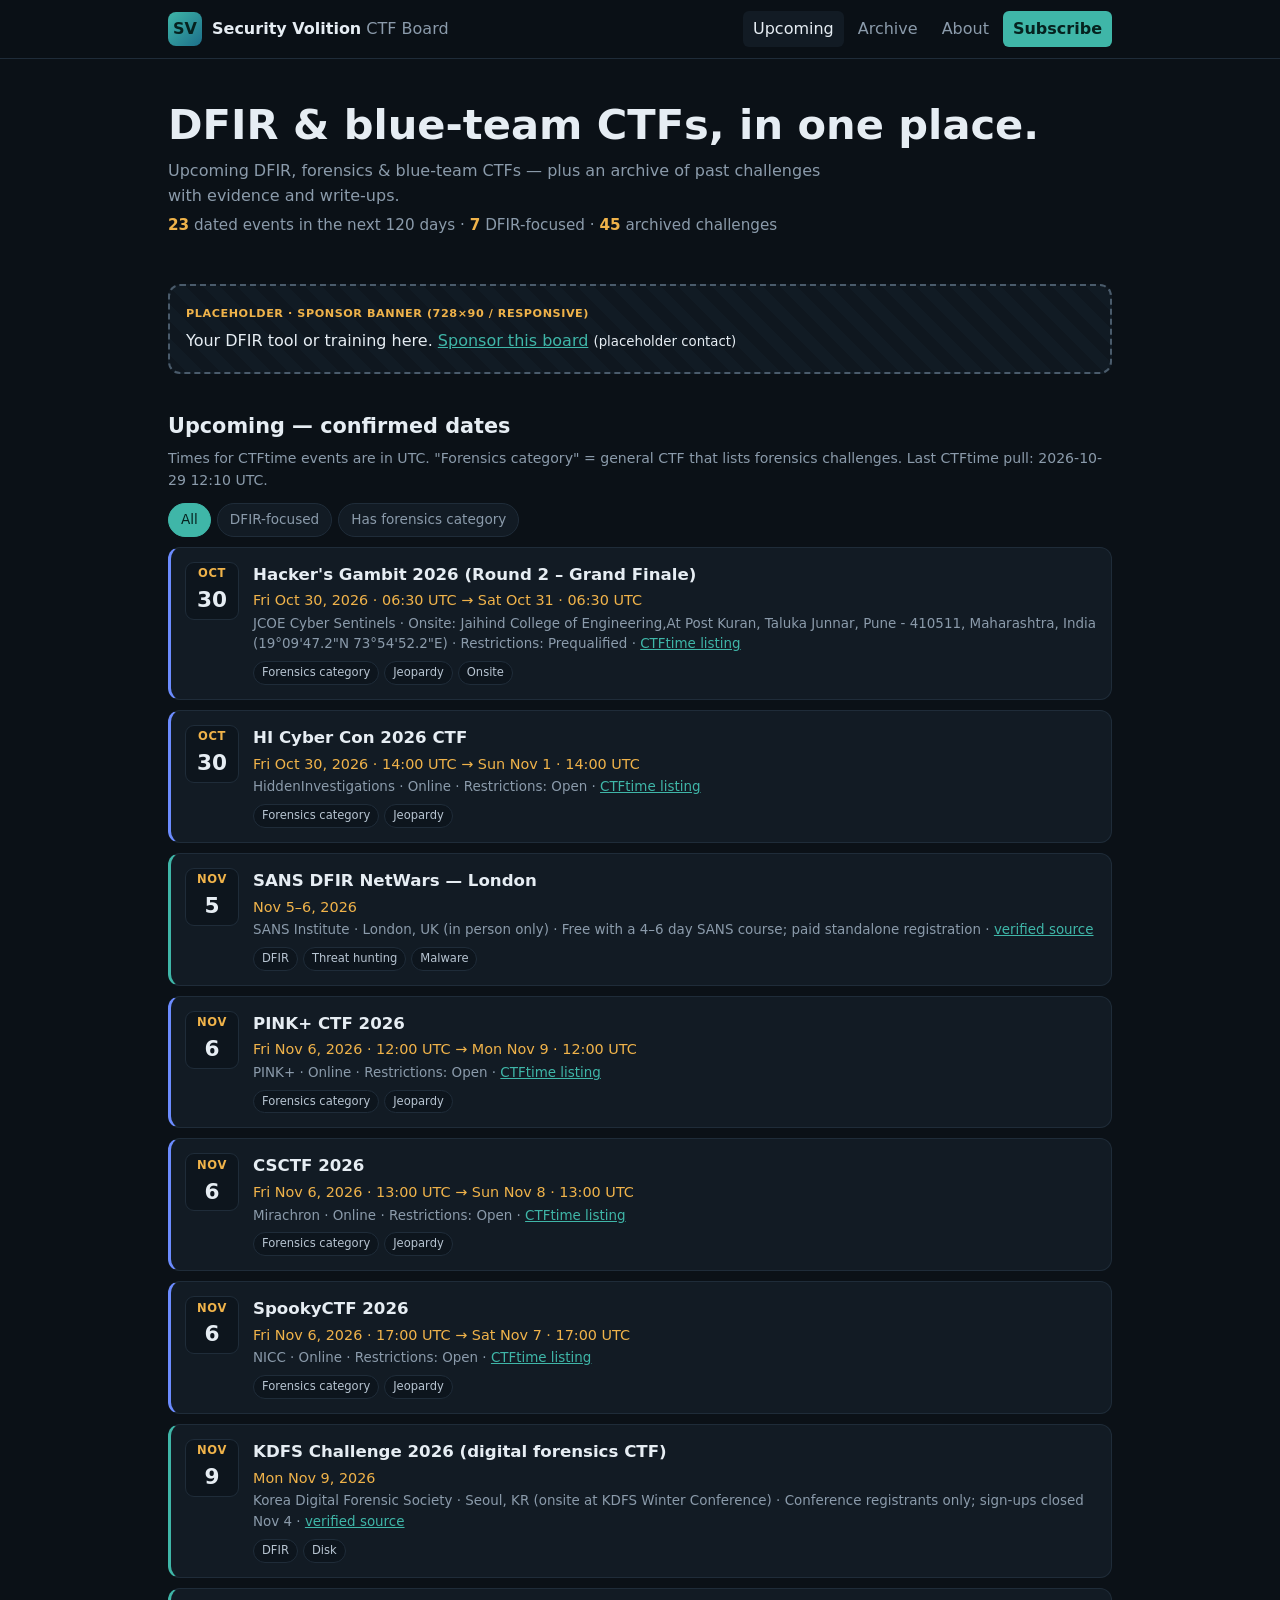
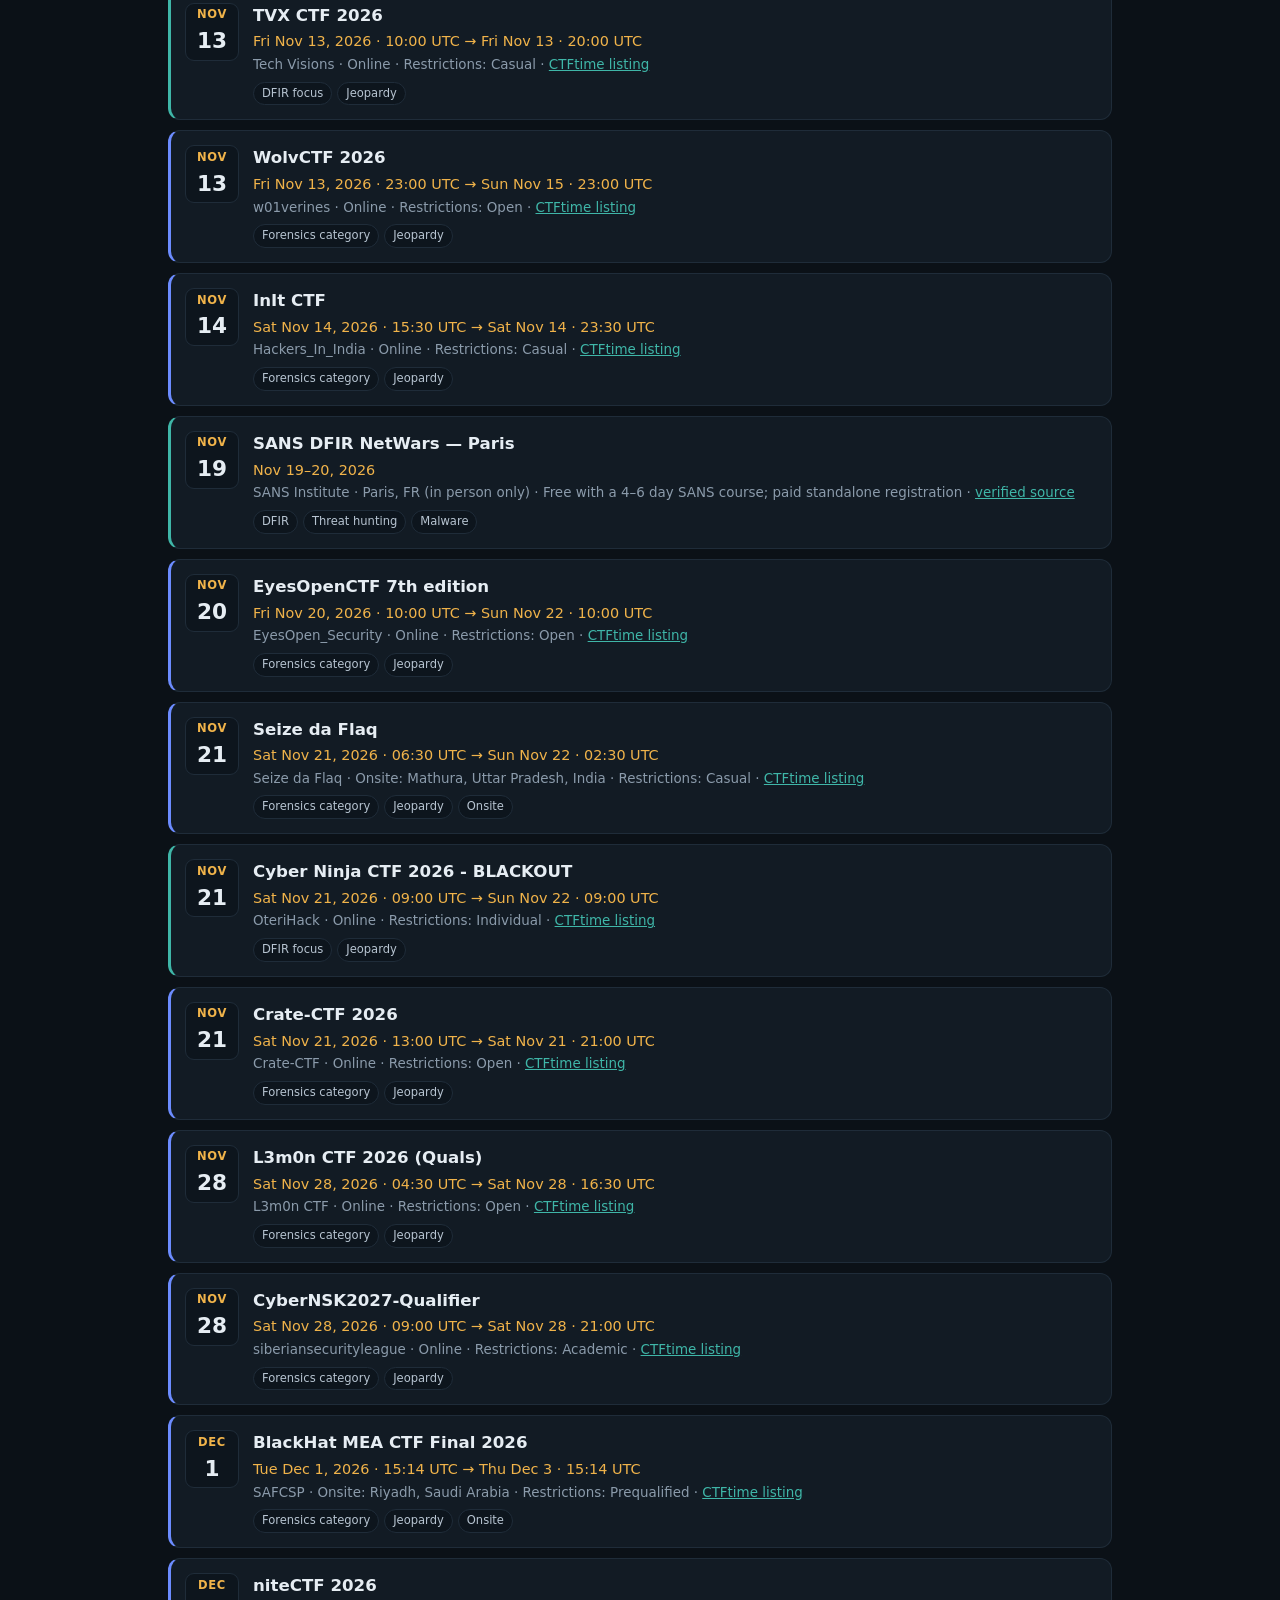
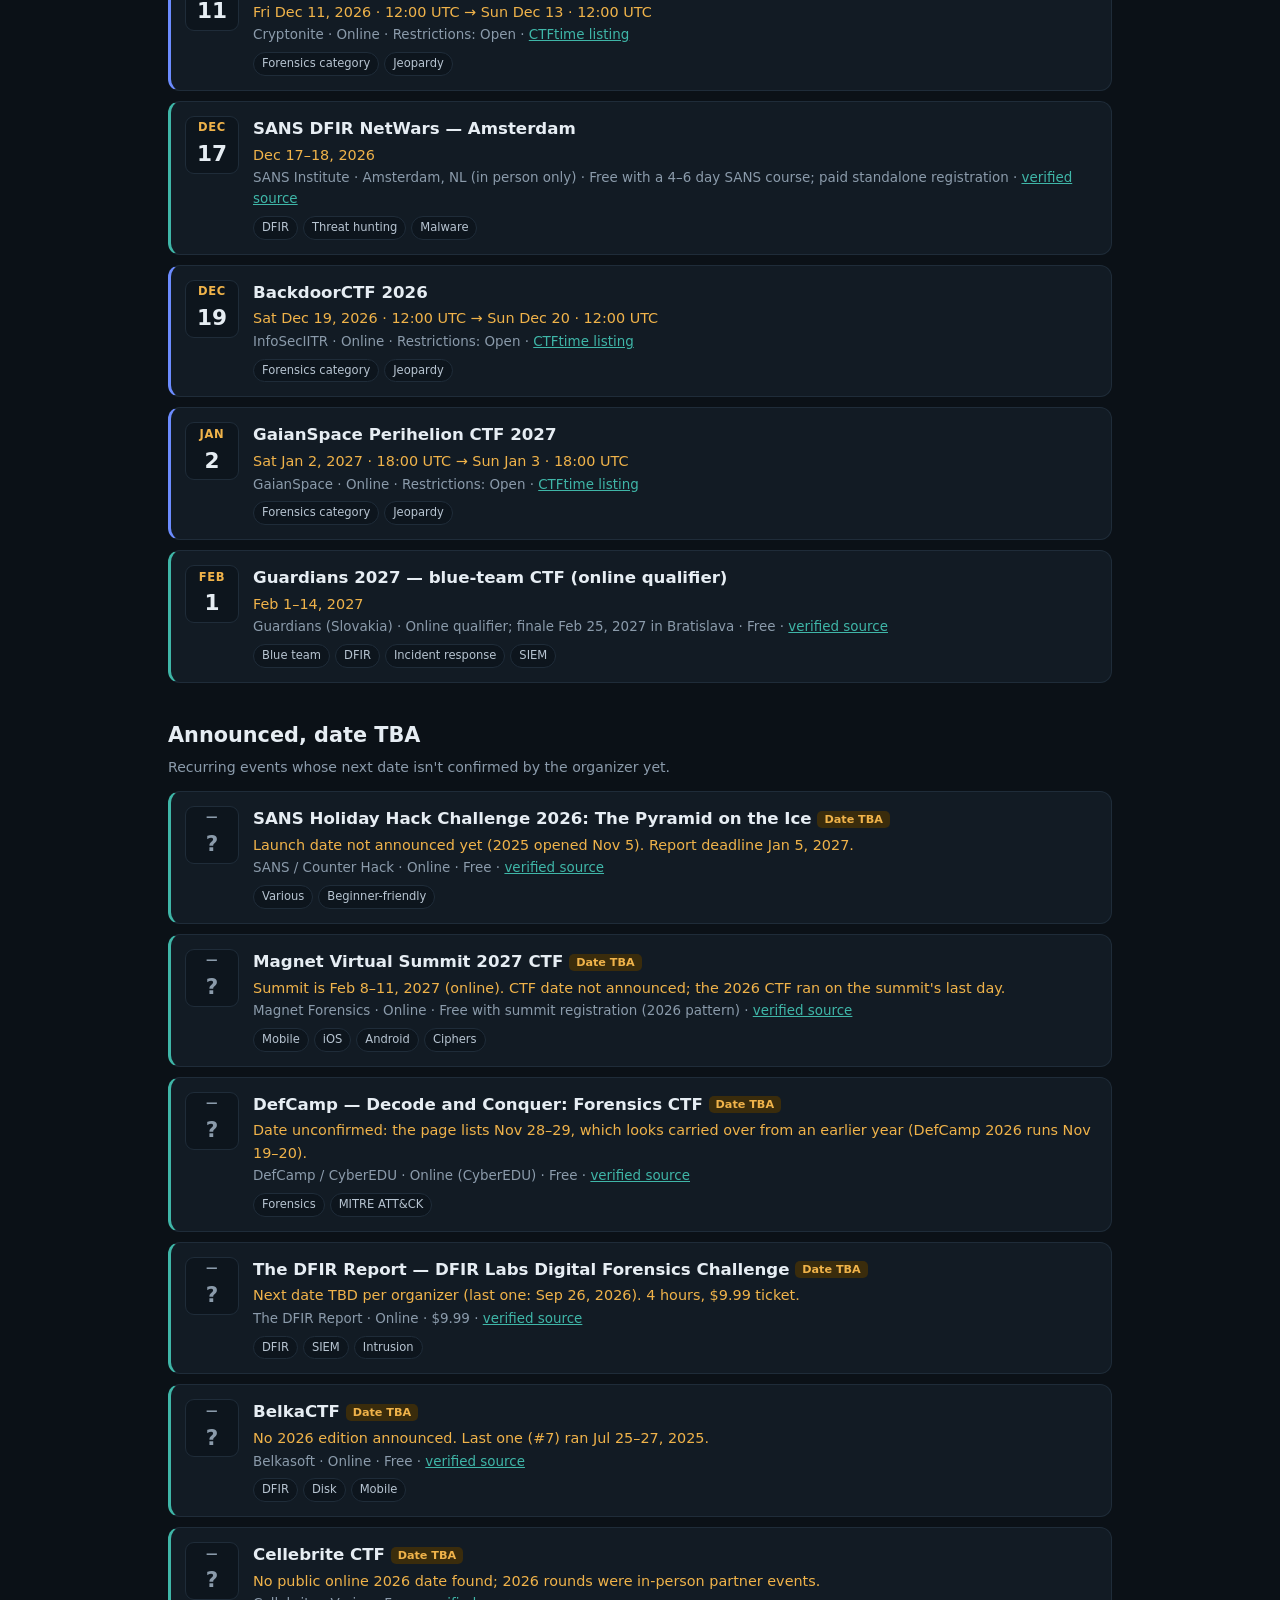
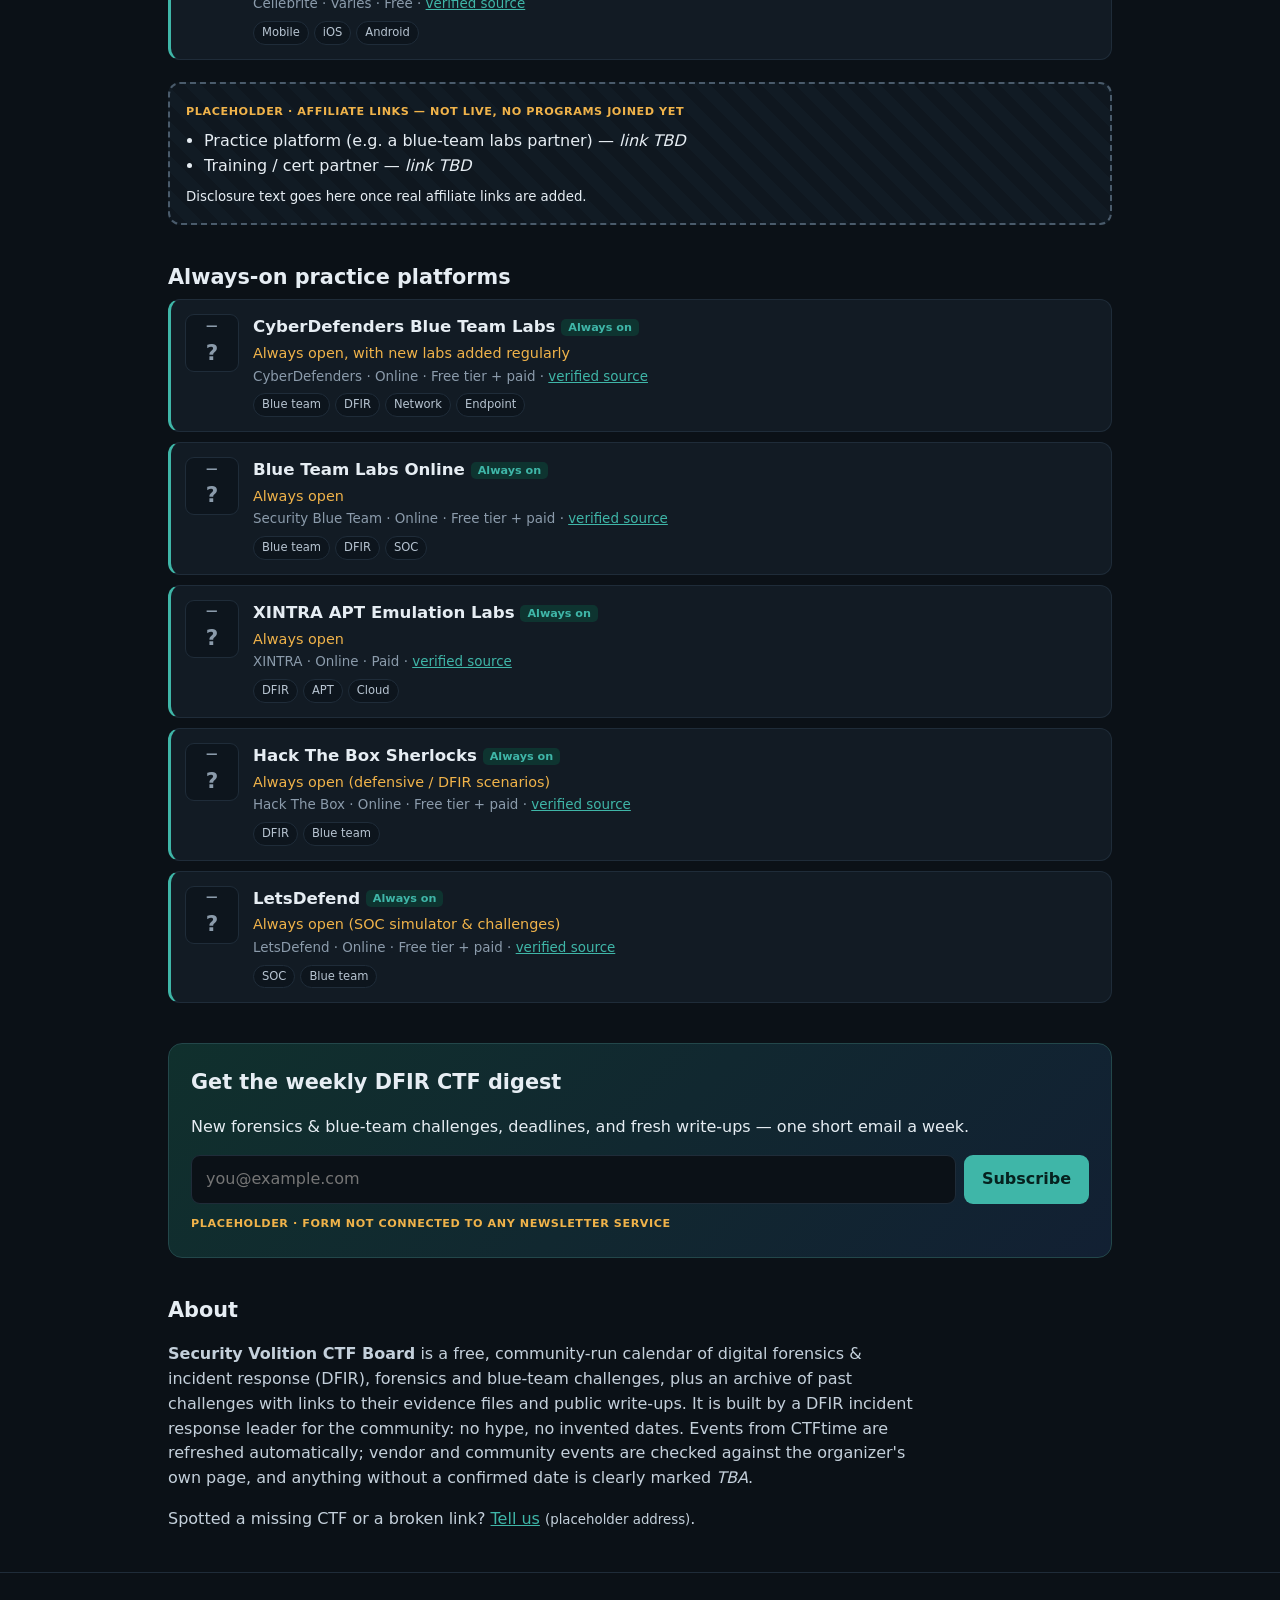
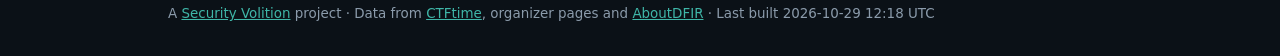
==== public/index.html @ 13f7da10 "Initial DFIR CTF & Challenge Board (Security Volition)" ====
<!doctype html><html lang="en"><head>
<meta charset="utf-8"><meta name="viewport" content="width=device-width,initial-scale=1">
<title>Security Volition CTF Board — Upcoming DFIR &amp; forensics CTFs</title>
<meta name="description" content="Upcoming DFIR, forensics &amp; blue-team CTFs — plus an archive of past challenges with evidence and write-ups.">
<link rel="canonical" href="https://ctf.securityvolition.com/">
<meta property="og:title" content="Security Volition CTF Board — Upcoming DFIR &amp; forensics CTFs"><meta property="og:description" content="Upcoming DFIR, forensics &amp; blue-team CTFs — plus an archive of past challenges with evidence and write-ups.">
<meta property="og:url" content="https://ctf.securityvolition.com/"><meta property="og:type" content="website"><meta property="og:site_name" content="Security Volition CTF Board">
<meta name="twitter:card" content="summary">
<link rel="stylesheet" href="style.css">
</head><body>
<header class="top"><div class="wrap">
  <a class="logo" href="index.html"><span class="mark">SV</span><span><b>Security Volition</b> <span class="sub">CTF Board</span></span></a>
  <nav><a href="index.html" aria-current=page>Upcoming</a><a href="archive.html">Archive</a><a href="about.html">About</a><a class="cta" href="#newsletter">Subscribe</a></nav>
</div></header>
<main class="wrap"><section class="hero"><h1>DFIR &amp; blue-team CTFs, in one place.</h1><p>Upcoming DFIR, forensics &amp; blue-team CTFs — plus an archive of past challenges with evidence and write-ups.</p>
<p class="stats"><b>23</b> dated events in the next 120 days · <b>7</b> DFIR-focused · <b>45</b> archived challenges</p></section><aside class="sponsor placeholder" aria-label="Sponsor slot">
  <span class="ph-label">PLACEHOLDER · Sponsor banner (728×90 / responsive)</span>
  <p>Your DFIR tool or training here. <a href="mailto:sponsor@securityvolition.com">Sponsor this board</a> <small>(placeholder contact)</small></p>
</aside><h2 id="dated">Upcoming — confirmed dates</h2>
<p class="note">Times for CTFtime events are in UTC. "Forensics category" = general CTF that lists forensics challenges. Last CTFtime pull: 2026-10-29 12:10 UTC.</p><div class="filters" role="group" aria-label="Filter"><button data-f="all" class="on">All</button><button data-f="dfir">DFIR-focused</button><button data-f="forensics">Has forensics category</button></div>
<script>document.querySelectorAll('.filters button').forEach(b=>b.onclick=()=>{document.querySelectorAll('.filters button').forEach(x=>x.classList.toggle('on',x===b));document.querySelectorAll('#dated .card').forEach(c=>c.hidden=!(b.dataset.f==='all'||c.dataset.level===b.dataset.f));});</script>
<div class="list" id="dated"><article class="card forensics" data-level="forensics">
  <div class="cal"><b>Oct</b><span>30</span></div>
  <div class="body">
    <h3><a href="https://unstop.com/p/hackers-gambit-2026-jaihind-college-of-engineering-kuran-1723293" rel="noopener">Hacker&#x27;s Gambit 2026 (Round 2 – Grand Finale)</a> </h3>
    <p class="when">Fri Oct 30, 2026 · 06:30 UTC → Sat Oct 31 · 06:30 UTC</p>
    <p class="meta">JCOE Cyber Sentinels · Onsite: Jaihind College of Engineering,At Post Kuran, Taluka Junnar, Pune - 410511, Maharashtra, India  (19°09&#x27;47.2&quot;N 73°54&#x27;52.2&quot;E) · Restrictions: Prequalified · <a href="https://ctftime.org/event/3381/" rel="noopener">CTFtime listing</a></p>
    <div class="tags"><span class="tag">Forensics category</span><span class="tag">Jeopardy</span><span class="tag">Onsite</span></div>
  </div>
</article><article class="card forensics" data-level="forensics">
  <div class="cal"><b>Oct</b><span>30</span></div>
  <div class="body">
    <h3><a href="https://ctf.hiddeninvestigations.net/" rel="noopener">HI Cyber Con 2026 CTF</a> </h3>
    <p class="when">Fri Oct 30, 2026 · 14:00 UTC → Sun Nov 1 · 14:00 UTC</p>
    <p class="meta">HiddenInvestigations · Online · Restrictions: Open · <a href="https://ctftime.org/event/3460/" rel="noopener">CTFtime listing</a></p>
    <div class="tags"><span class="tag">Forensics category</span><span class="tag">Jeopardy</span></div>
  </div>
</article><article class="card dfir" data-level="dfir">
  <div class="cal"><b>Nov</b><span>5</span></div>
  <div class="body">
    <h3><a href="https://www.sans.org/cyber-ranges/upcoming-netwars-tournament" rel="noopener">SANS DFIR NetWars — London</a> </h3>
    <p class="when">Nov 5–6, 2026</p>
    <p class="meta">SANS Institute · London, UK (in person only) · Free with a 4–6 day SANS course; paid standalone registration · <a href="https://www.sans.org/cyber-security-training-events/london-november-2026" rel="noopener">verified source</a></p>
    <div class="tags"><span class="tag">DFIR</span><span class="tag">Threat hunting</span><span class="tag">Malware</span></div>
  </div>
</article><article class="card forensics" data-level="forensics">
  <div class="cal"><b>Nov</b><span>6</span></div>
  <div class="body">
    <h3><a href="https://ctf.pink.bayern/" rel="noopener">PINK+ CTF 2026</a> </h3>
    <p class="when">Fri Nov 6, 2026 · 12:00 UTC → Mon Nov 9 · 12:00 UTC</p>
    <p class="meta">PINK+ · Online · Restrictions: Open · <a href="https://ctftime.org/event/3331/" rel="noopener">CTFtime listing</a></p>
    <div class="tags"><span class="tag">Forensics category</span><span class="tag">Jeopardy</span></div>
  </div>
</article><article class="card forensics" data-level="forensics">
  <div class="cal"><b>Nov</b><span>6</span></div>
  <div class="body">
    <h3><a href="https://2026.chronos-security.ro/" rel="noopener">CSCTF 2026</a> </h3>
    <p class="when">Fri Nov 6, 2026 · 13:00 UTC → Sun Nov 8 · 13:00 UTC</p>
    <p class="meta">Mirachron · Online · Restrictions: Open · <a href="https://ctftime.org/event/3333/" rel="noopener">CTFtime listing</a></p>
    <div class="tags"><span class="tag">Forensics category</span><span class="tag">Jeopardy</span></div>
  </div>
</article><article class="card forensics" data-level="forensics">
  <div class="cal"><b>Nov</b><span>6</span></div>
  <div class="body">
    <h3><a href="https://spooky.ctfd.io/" rel="noopener">SpookyCTF 2026</a> </h3>
    <p class="when">Fri Nov 6, 2026 · 17:00 UTC → Sat Nov 7 · 17:00 UTC</p>
    <p class="meta">NICC · Online · Restrictions: Open · <a href="https://ctftime.org/event/3339/" rel="noopener">CTFtime listing</a></p>
    <div class="tags"><span class="tag">Forensics category</span><span class="tag">Jeopardy</span></div>
  </div>
</article><article class="card dfir" data-level="dfir">
  <div class="cal"><b>Nov</b><span>9</span></div>
  <div class="body">
    <h3><a href="https://www.k-dfs.co.kr/notice/?bmode=view&amp;idx=175126219" rel="noopener">KDFS Challenge 2026 (digital forensics CTF)</a> </h3>
    <p class="when">Mon Nov 9, 2026</p>
    <p class="meta">Korea Digital Forensic Society · Seoul, KR (onsite at KDFS Winter Conference) · Conference registrants only; sign-ups closed Nov 4 · <a href="https://www.k-dfs.co.kr/notice/?bmode=view&amp;idx=175126219" rel="noopener">verified source</a></p>
    <div class="tags"><span class="tag">DFIR</span><span class="tag">Disk</span></div>
  </div>
</article><article class="card dfir" data-level="dfir">
  <div class="cal"><b>Nov</b><span>13</span></div>
  <div class="body">
    <h3><a href="https://ctf-techvisions.com/" rel="noopener">TVX CTF 2026</a> </h3>
    <p class="when">Fri Nov 13, 2026 · 10:00 UTC → Fri Nov 13 · 20:00 UTC</p>
    <p class="meta">Tech Visions · Online · Restrictions: Casual · <a href="https://ctftime.org/event/3486/" rel="noopener">CTFtime listing</a></p>
    <div class="tags"><span class="tag">DFIR focus</span><span class="tag">Jeopardy</span></div>
  </div>
</article><article class="card forensics" data-level="forensics">
  <div class="cal"><b>Nov</b><span>13</span></div>
  <div class="body">
    <h3><a href="https://wolvctf.io/" rel="noopener">WolvCTF 2026</a> </h3>
    <p class="when">Fri Nov 13, 2026 · 23:00 UTC → Sun Nov 15 · 23:00 UTC</p>
    <p class="meta">w01verines · Online · Restrictions: Open · <a href="https://ctftime.org/event/3049/" rel="noopener">CTFtime listing</a></p>
    <div class="tags"><span class="tag">Forensics category</span><span class="tag">Jeopardy</span></div>
  </div>
</article><article class="card forensics" data-level="forensics">
  <div class="cal"><b>Nov</b><span>14</span></div>
  <div class="body">
    <h3><a href="https://hackersinindia.com/init-ctf" rel="noopener">InIt CTF</a> </h3>
    <p class="when">Sat Nov 14, 2026 · 15:30 UTC → Sat Nov 14 · 23:30 UTC</p>
    <p class="meta">Hackers_In_India · Online · Restrictions: Casual · <a href="https://ctftime.org/event/3467/" rel="noopener">CTFtime listing</a></p>
    <div class="tags"><span class="tag">Forensics category</span><span class="tag">Jeopardy</span></div>
  </div>
</article><article class="card dfir" data-level="dfir">
  <div class="cal"><b>Nov</b><span>19</span></div>
  <div class="body">
    <h3><a href="https://www.sans.org/cyber-ranges/upcoming-netwars-tournament" rel="noopener">SANS DFIR NetWars — Paris</a> </h3>
    <p class="when">Nov 19–20, 2026</p>
    <p class="meta">SANS Institute · Paris, FR (in person only) · Free with a 4–6 day SANS course; paid standalone registration · <a href="https://www.sans.org/cyber-security-training-events/paris-november-2026" rel="noopener">verified source</a></p>
    <div class="tags"><span class="tag">DFIR</span><span class="tag">Threat hunting</span><span class="tag">Malware</span></div>
  </div>
</article><article class="card forensics" data-level="forensics">
  <div class="cal"><b>Nov</b><span>20</span></div>
  <div class="body">
    <h3><a href="https://eyesopensecurity.com/ctf-briefing.html" rel="noopener">EyesOpenCTF 7th edition</a> </h3>
    <p class="when">Fri Nov 20, 2026 · 10:00 UTC → Sun Nov 22 · 10:00 UTC</p>
    <p class="meta">EyesOpen_Security · Online · Restrictions: Open · <a href="https://ctftime.org/event/3419/" rel="noopener">CTFtime listing</a></p>
    <div class="tags"><span class="tag">Forensics category</span><span class="tag">Jeopardy</span></div>
  </div>
</article><article class="card forensics" data-level="forensics">
  <div class="cal"><b>Nov</b><span>21</span></div>
  <div class="body">
    <h3><a href="https://seizedaflaq.cyberonites.com/" rel="noopener">Seize da Flaq</a> </h3>
    <p class="when">Sat Nov 21, 2026 · 06:30 UTC → Sun Nov 22 · 02:30 UTC</p>
    <p class="meta">Seize da Flaq · Onsite: Mathura, Uttar Pradesh, India · Restrictions: Casual · <a href="https://ctftime.org/event/3408/" rel="noopener">CTFtime listing</a></p>
    <div class="tags"><span class="tag">Forensics category</span><span class="tag">Jeopardy</span><span class="tag">Onsite</span></div>
  </div>
</article><article class="card dfir" data-level="dfir">
  <div class="cal"><b>Nov</b><span>21</span></div>
  <div class="body">
    <h3><a href="https://www.cyber-ninja-ctf.fr/" rel="noopener">Cyber Ninja CTF 2026 - BLACKOUT</a> </h3>
    <p class="when">Sat Nov 21, 2026 · 09:00 UTC → Sun Nov 22 · 09:00 UTC</p>
    <p class="meta">OteriHack · Online · Restrictions: Individual · <a href="https://ctftime.org/event/3490/" rel="noopener">CTFtime listing</a></p>
    <div class="tags"><span class="tag">DFIR focus</span><span class="tag">Jeopardy</span></div>
  </div>
</article><article class="card forensics" data-level="forensics">
  <div class="cal"><b>Nov</b><span>21</span></div>
  <div class="body">
    <h3><a href="https://foi.se/cratectf" rel="noopener">Crate-CTF 2026</a> </h3>
    <p class="when">Sat Nov 21, 2026 · 13:00 UTC → Sat Nov 21 · 21:00 UTC</p>
    <p class="meta">Crate-CTF · Online · Restrictions: Open · <a href="https://ctftime.org/event/3336/" rel="noopener">CTFtime listing</a></p>
    <div class="tags"><span class="tag">Forensics category</span><span class="tag">Jeopardy</span></div>
  </div>
</article><article class="card forensics" data-level="forensics">
  <div class="cal"><b>Nov</b><span>28</span></div>
  <div class="body">
    <h3><a href="https://l3m0nctf.xyz/" rel="noopener">L3m0n CTF 2026 (Quals)</a> </h3>
    <p class="when">Sat Nov 28, 2026 · 04:30 UTC → Sat Nov 28 · 16:30 UTC</p>
    <p class="meta">L3m0n CTF · Online · Restrictions: Open · <a href="https://ctftime.org/event/3485/" rel="noopener">CTFtime listing</a></p>
    <div class="tags"><span class="tag">Forensics category</span><span class="tag">Jeopardy</span></div>
  </div>
</article><article class="card forensics" data-level="forensics">
  <div class="cal"><b>Nov</b><span>28</span></div>
  <div class="body">
    <h3><a href="https://quals.sslctf.ru/" rel="noopener">CyberNSK2027-Qualifier</a> </h3>
    <p class="when">Sat Nov 28, 2026 · 09:00 UTC → Sat Nov 28 · 21:00 UTC</p>
    <p class="meta">siberiansecurityleague · Online · Restrictions: Academic · <a href="https://ctftime.org/event/3489/" rel="noopener">CTFtime listing</a></p>
    <div class="tags"><span class="tag">Forensics category</span><span class="tag">Jeopardy</span></div>
  </div>
</article><article class="card forensics" data-level="forensics">
  <div class="cal"><b>Dec</b><span>1</span></div>
  <div class="body">
    <h3><a href="https://blackhatmea.com/capture-the-flag" rel="noopener">BlackHat MEA CTF Final 2026</a> </h3>
    <p class="when">Tue Dec 1, 2026 · 15:14 UTC → Thu Dec 3 · 15:14 UTC</p>
    <p class="meta">SAFCSP · Onsite: Riyadh, Saudi Arabia · Restrictions: Prequalified · <a href="https://ctftime.org/event/3386/" rel="noopener">CTFtime listing</a></p>
    <div class="tags"><span class="tag">Forensics category</span><span class="tag">Jeopardy</span><span class="tag">Onsite</span></div>
  </div>
</article><article class="card forensics" data-level="forensics">
  <div class="cal"><b>Dec</b><span>11</span></div>
  <div class="body">
    <h3><a href="https://nitectf.cryptonitemit.in/" rel="noopener">niteCTF 2026</a> </h3>
    <p class="when">Fri Dec 11, 2026 · 12:00 UTC → Sun Dec 13 · 12:00 UTC</p>
    <p class="meta">Cryptonite · Online · Restrictions: Open · <a href="https://ctftime.org/event/3367/" rel="noopener">CTFtime listing</a></p>
    <div class="tags"><span class="tag">Forensics category</span><span class="tag">Jeopardy</span></div>
  </div>
</article><article class="card dfir" data-level="dfir">
  <div class="cal"><b>Dec</b><span>17</span></div>
  <div class="body">
    <h3><a href="https://www.sans.org/cyber-ranges/upcoming-netwars-tournament" rel="noopener">SANS DFIR NetWars — Amsterdam</a> </h3>
    <p class="when">Dec 17–18, 2026</p>
    <p class="meta">SANS Institute · Amsterdam, NL (in person only) · Free with a 4–6 day SANS course; paid standalone registration · <a href="https://www.sans.org/cyber-security-training-events/amsterdam-december-2026" rel="noopener">verified source</a></p>
    <div class="tags"><span class="tag">DFIR</span><span class="tag">Threat hunting</span><span class="tag">Malware</span></div>
  </div>
</article><article class="card forensics" data-level="forensics">
  <div class="cal"><b>Dec</b><span>19</span></div>
  <div class="body">
    <h3><a href="https://backdoor.infoseciitr.in/" rel="noopener">BackdoorCTF 2026</a> </h3>
    <p class="when">Sat Dec 19, 2026 · 12:00 UTC → Sun Dec 20 · 12:00 UTC</p>
    <p class="meta">InfoSecIITR · Online · Restrictions: Open · <a href="https://ctftime.org/event/3472/" rel="noopener">CTFtime listing</a></p>
    <div class="tags"><span class="tag">Forensics category</span><span class="tag">Jeopardy</span></div>
  </div>
</article><article class="card forensics" data-level="forensics">
  <div class="cal"><b>Jan</b><span>2</span></div>
  <div class="body">
    <h3><a href="https://gaian.space/ctf" rel="noopener">GaianSpace Perihelion CTF 2027</a> </h3>
    <p class="when">Sat Jan 2, 2027 · 18:00 UTC → Sun Jan 3 · 18:00 UTC</p>
    <p class="meta">GaianSpace · Online · Restrictions: Open · <a href="https://ctftime.org/event/3492/" rel="noopener">CTFtime listing</a></p>
    <div class="tags"><span class="tag">Forensics category</span><span class="tag">Jeopardy</span></div>
  </div>
</article><article class="card dfir" data-level="dfir">
  <div class="cal"><b>Feb</b><span>1</span></div>
  <div class="body">
    <h3><a href="https://www.guardians.sk/guardians-2027/" rel="noopener">Guardians 2027 — blue-team CTF (online qualifier)</a> </h3>
    <p class="when">Feb 1–14, 2027</p>
    <p class="meta">Guardians (Slovakia) · Online qualifier; finale Feb 25, 2027 in Bratislava · Free · <a href="https://www.guardians.sk/guardians-2027/" rel="noopener">verified source</a></p>
    <div class="tags"><span class="tag">Blue team</span><span class="tag">DFIR</span><span class="tag">Incident response</span><span class="tag">SIEM</span></div>
  </div>
</article></div>
<h2>Announced, date TBA</h2><p class="note">Recurring events whose next date isn't confirmed by the organizer yet.</p>
<div class="list"><article class="card dfir" data-level="dfir">
  <div class="cal tbd"><b>—</b><span>?</span></div>
  <div class="body">
    <h3><a href="https://www.sans.org/cyber-ranges/holiday-hack-challenge" rel="noopener">SANS Holiday Hack Challenge 2026: The Pyramid on the Ice</a> <span class="badge tba">Date TBA</span></h3>
    <p class="when">Launch date not announced yet (2025 opened Nov 5). Report deadline Jan 5, 2027.</p>
    <p class="meta">SANS / Counter Hack · Online · Free · <a href="https://www.sans.org/cyber-ranges/holiday-hack-challenge" rel="noopener">verified source</a></p>
    <div class="tags"><span class="tag">Various</span><span class="tag">Beginner-friendly</span></div>
  </div>
</article><article class="card dfir" data-level="dfir">
  <div class="cal tbd"><b>—</b><span>?</span></div>
  <div class="body">
    <h3><a href="https://www.magnetforensics.com/blog/submissions-now-open-to-present-at-magnet-user-summit-magnet-virtual-summit-2027/" rel="noopener">Magnet Virtual Summit 2027 CTF</a> <span class="badge tba">Date TBA</span></h3>
    <p class="when">Summit is Feb 8–11, 2027 (online). CTF date not announced; the 2026 CTF ran on the summit&#x27;s last day.</p>
    <p class="meta">Magnet Forensics · Online · Free with summit registration (2026 pattern) · <a href="https://www.magnetforensics.com/blog/submissions-now-open-to-present-at-magnet-user-summit-magnet-virtual-summit-2027/" rel="noopener">verified source</a></p>
    <div class="tags"><span class="tag">Mobile</span><span class="tag">iOS</span><span class="tag">Android</span><span class="tag">Ciphers</span></div>
  </div>
</article><article class="card dfir" data-level="dfir">
  <div class="cal tbd"><b>—</b><span>?</span></div>
  <div class="body">
    <h3><a href="https://def.camp/competitions/decode-and-conquer-forensics-ctf-challenge/" rel="noopener">DefCamp — Decode and Conquer: Forensics CTF</a> <span class="badge tba">Date TBA</span></h3>
    <p class="when">Date unconfirmed: the page lists Nov 28–29, which looks carried over from an earlier year (DefCamp 2026 runs Nov 19–20).</p>
    <p class="meta">DefCamp / CyberEDU · Online (CyberEDU) · Free · <a href="https://def.camp/competitions/decode-and-conquer-forensics-ctf-challenge/" rel="noopener">verified source</a></p>
    <div class="tags"><span class="tag">Forensics</span><span class="tag">MITRE ATT&amp;CK</span></div>
  </div>
</article><article class="card dfir" data-level="dfir">
  <div class="cal tbd"><b>—</b><span>?</span></div>
  <div class="body">
    <h3><a href="https://dfirlabs.thedfirreport.com/dfirchallenge" rel="noopener">The DFIR Report — DFIR Labs Digital Forensics Challenge</a> <span class="badge tba">Date TBA</span></h3>
    <p class="when">Next date TBD per organizer (last one: Sep 26, 2026). 4 hours, $9.99 ticket.</p>
    <p class="meta">The DFIR Report · Online · $9.99 · <a href="https://dfirlabs.thedfirreport.com/dfirchallenge" rel="noopener">verified source</a></p>
    <div class="tags"><span class="tag">DFIR</span><span class="tag">SIEM</span><span class="tag">Intrusion</span></div>
  </div>
</article><article class="card dfir" data-level="dfir">
  <div class="cal tbd"><b>—</b><span>?</span></div>
  <div class="body">
    <h3><a href="https://belkasoft.com/ctf" rel="noopener">BelkaCTF</a> <span class="badge tba">Date TBA</span></h3>
    <p class="when">No 2026 edition announced. Last one (#7) ran Jul 25–27, 2025.</p>
    <p class="meta">Belkasoft · Online · Free · <a href="https://belkasoft.com/ctf" rel="noopener">verified source</a></p>
    <div class="tags"><span class="tag">DFIR</span><span class="tag">Disk</span><span class="tag">Mobile</span></div>
  </div>
</article><article class="card dfir" data-level="dfir">
  <div class="cal tbd"><b>—</b><span>?</span></div>
  <div class="body">
    <h3><a href="https://ctf.cellebrite.com/login" rel="noopener">Cellebrite CTF</a> <span class="badge tba">Date TBA</span></h3>
    <p class="when">No public online 2026 date found; 2026 rounds were in-person partner events.</p>
    <p class="meta">Cellebrite · Varies · Free · <a href="https://ctf.cellebrite.com/login" rel="noopener">verified source</a></p>
    <div class="tags"><span class="tag">Mobile</span><span class="tag">iOS</span><span class="tag">Android</span></div>
  </div>
</article></div>
<aside class="affil placeholder" aria-label="Affiliate slot">
  <span class="ph-label">PLACEHOLDER · Affiliate links — not live, no programs joined yet</span>
  <ul><li>Practice platform (e.g. a blue-team labs partner) — <em>link TBD</em></li>
  <li>Training / cert partner — <em>link TBD</em></li></ul>
  <small>Disclosure text goes here once real affiliate links are added.</small>
</aside>
<h2>Always-on practice platforms</h2><div class="list"><article class="card dfir" data-level="dfir">
  <div class="cal tbd"><b>—</b><span>?</span></div>
  <div class="body">
    <h3><a href="https://cyberdefenders.org/blue-team-labs/" rel="noopener">CyberDefenders Blue Team Labs</a> <span class="badge on">Always on</span></h3>
    <p class="when">Always open, with new labs added regularly</p>
    <p class="meta">CyberDefenders · Online · Free tier + paid · <a href="https://cyberdefenders.org/blue-team-labs/" rel="noopener">verified source</a></p>
    <div class="tags"><span class="tag">Blue team</span><span class="tag">DFIR</span><span class="tag">Network</span><span class="tag">Endpoint</span></div>
  </div>
</article><article class="card dfir" data-level="dfir">
  <div class="cal tbd"><b>—</b><span>?</span></div>
  <div class="body">
    <h3><a href="https://blueteamlabs.online/" rel="noopener">Blue Team Labs Online</a> <span class="badge on">Always on</span></h3>
    <p class="when">Always open</p>
    <p class="meta">Security Blue Team · Online · Free tier + paid · <a href="https://blueteamlabs.online/" rel="noopener">verified source</a></p>
    <div class="tags"><span class="tag">Blue team</span><span class="tag">DFIR</span><span class="tag">SOC</span></div>
  </div>
</article><article class="card dfir" data-level="dfir">
  <div class="cal tbd"><b>—</b><span>?</span></div>
  <div class="body">
    <h3><a href="https://www.xintra.org/labs/" rel="noopener">XINTRA APT Emulation Labs</a> <span class="badge on">Always on</span></h3>
    <p class="when">Always open</p>
    <p class="meta">XINTRA · Online · Paid · <a href="https://www.xintra.org/labs/" rel="noopener">verified source</a></p>
    <div class="tags"><span class="tag">DFIR</span><span class="tag">APT</span><span class="tag">Cloud</span></div>
  </div>
</article><article class="card dfir" data-level="dfir">
  <div class="cal tbd"><b>—</b><span>?</span></div>
  <div class="body">
    <h3><a href="https://app.hackthebox.com/sherlocks" rel="noopener">Hack The Box Sherlocks</a> <span class="badge on">Always on</span></h3>
    <p class="when">Always open (defensive / DFIR scenarios)</p>
    <p class="meta">Hack The Box · Online · Free tier + paid · <a href="https://www.hackthebox.com/" rel="noopener">verified source</a></p>
    <div class="tags"><span class="tag">DFIR</span><span class="tag">Blue team</span></div>
  </div>
</article><article class="card dfir" data-level="dfir">
  <div class="cal tbd"><b>—</b><span>?</span></div>
  <div class="body">
    <h3><a href="https://letsdefend.io/" rel="noopener">LetsDefend</a> <span class="badge on">Always on</span></h3>
    <p class="when">Always open (SOC simulator &amp; challenges)</p>
    <p class="meta">LetsDefend · Online · Free tier + paid · <a href="https://letsdefend.io/" rel="noopener">verified source</a></p>
    <div class="tags"><span class="tag">SOC</span><span class="tag">Blue team</span></div>
  </div>
</article></div>
<section class="newsletter" id="newsletter">
  <h2>Get the weekly DFIR CTF digest</h2>
  <p>New forensics & blue-team challenges, deadlines, and fresh write-ups — one short email a week.</p>
  <form onsubmit="event.preventDefault();this.querySelector('.ok').hidden=false;" action="#" method="post">
    <label class="sr" for="email">Email</label>
    <input id="email" type="email" name="email" placeholder="you@example.com" required>
    <button type="submit">Subscribe</button>
    <p class="ok" hidden>Thanks! (Demo only — no newsletter backend is connected yet.)</p>
  </form>
  <small class="ph-label">PLACEHOLDER · form not connected to any newsletter service</small>
</section><section class="about" id="about"><h2>About</h2>
<p><strong>Security Volition CTF Board</strong> is a free, community-run calendar of digital forensics &amp; incident response (DFIR), forensics and blue-team challenges, plus an archive of past challenges with links to their evidence files and public write-ups. It is built by a DFIR incident response leader for the community: no hype, no invented dates. Events from CTFtime are refreshed automatically; vendor and community events are checked against the organizer's own page, and anything without a confirmed date is clearly marked <em>TBA</em>.</p>
<p>Spotted a missing CTF or a broken link? <a href="mailto:ctf@securityvolition.com">Tell us</a> <small>(placeholder address)</small>.</p></section></main>
<footer><div class="wrap">
<p>A <a href="https://securityvolition.com">Security Volition</a> project · Data from <a href="https://ctftime.org/">CTFtime</a>, organizer pages and <a href="https://aboutdfir.com/education/challenges-ctfs/">AboutDFIR</a> · Last built 2026-10-29 12:18 UTC</p></div></footer>
</body></html>
---- public/style.css ----
:root{--bg:#0b1117;--panel:#121b24;--line:#1f2c39;--ink:#e6edf3;--mute:#8b9bab;--acc:#3fb6a8;--acc2:#f0b34a;--dfir:#3fb6a8;--for:#6c8cff}
*{box-sizing:border-box}html{-webkit-text-size-adjust:100%}
body{margin:0;background:var(--bg);color:var(--ink);font:16px/1.55 system-ui,-apple-system,"Segoe UI",Roboto,Ubuntu,sans-serif}
a{color:var(--acc)}a:hover{color:#7fe0d4}
.wrap{max-width:980px;margin:0 auto;padding:0 18px}
.top{position:sticky;top:0;z-index:5;background:rgba(11,17,23,.92);backdrop-filter:blur(6px);border-bottom:1px solid var(--line)}
.top .wrap{display:flex;align-items:center;justify-content:space-between;gap:12px;min-height:58px;flex-wrap:wrap}
.logo{display:flex;align-items:center;gap:10px;color:var(--ink);text-decoration:none}
.mark{display:grid;place-items:center;width:34px;height:34px;border-radius:8px;background:linear-gradient(135deg,var(--acc),#1d6f8a);font-weight:800;color:#06221f}
.sub{color:var(--mute);font-weight:400}
nav{display:flex;gap:4px;flex-wrap:wrap}nav a{color:var(--mute);text-decoration:none;padding:6px 10px;border-radius:6px}
nav a[aria-current],nav a:hover{color:var(--ink);background:var(--panel)}
nav .cta{background:var(--acc);color:#06221f;font-weight:600}nav .cta:hover{background:#7fe0d4;color:#06221f}
.hero{padding:42px 0 18px}.hero h1{font-size:clamp(1.7rem,4.5vw,2.6rem);line-height:1.15;margin:0 0 10px}
.hero p{color:var(--mute);max-width:680px;margin:6px 0}.hero.small{padding:30px 0 8px}
.stats{font-size:.95rem}.stats b{color:var(--acc2)}
h2{margin:36px 0 6px;font-size:1.3rem}.note{color:var(--mute);font-size:.88rem;margin:0 0 12px}
.list{display:grid;gap:10px}
.card,.arc{display:flex;gap:14px;background:var(--panel);border:1px solid var(--line);border-radius:12px;padding:14px}
.card.dfir{border-left:3px solid var(--dfir)}.card.forensics{border-left:3px solid var(--for)}
.cal{flex:0 0 54px;height:58px;border-radius:9px;background:#0d151d;border:1px solid var(--line);display:flex;flex-direction:column;align-items:center;justify-content:center}
.cal b{font-size:.72rem;text-transform:uppercase;color:var(--acc2);letter-spacing:.06em}.cal span{font-size:1.35rem;font-weight:700}
.cal.tbd b,.cal.tbd span{color:var(--mute)}
.body{min-width:0;flex:1}.body h3{margin:0 0 2px;font-size:1.04rem}.body h3 a{color:var(--ink);text-decoration:none}.body h3 a:hover{color:var(--acc)}
.when{margin:0;color:var(--acc2);font-size:.9rem}.meta{margin:2px 0;color:var(--mute);font-size:.84rem}
.tags{display:flex;flex-wrap:wrap;gap:5px;margin-top:6px}
.tag{font-size:.72rem;padding:2px 8px;border-radius:999px;background:#0d151d;border:1px solid var(--line);color:#b7c4d1}
.badge{font-size:.7rem;padding:2px 7px;border-radius:5px;vertical-align:middle;font-weight:600}
.badge.tba{background:#3a2c0c;color:var(--acc2)}.badge.on{background:#0e3430;color:var(--acc)}
.filters{display:flex;gap:6px;flex-wrap:wrap;margin-bottom:10px}
.filters button{background:var(--panel);color:var(--mute);border:1px solid var(--line);border-radius:999px;padding:5px 12px;font:inherit;font-size:.85rem;cursor:pointer}
.filters button.on{color:#06221f;background:var(--acc);border-color:var(--acc)}
.yr{flex:0 0 54px;font-weight:800;color:var(--acc2);font-size:1.05rem;padding-top:2px}
.links{display:flex;flex-wrap:wrap;gap:6px;margin-top:8px}
.btn{font-size:.8rem;text-decoration:none;padding:4px 9px;border-radius:6px;border:1px solid var(--line);color:var(--ink);background:#0d151d}
.btn.ev{border-color:#2b4f6b}.btn.wu{border-color:#2f5a52}.btn:hover{border-color:var(--acc)}
.search{width:100%;margin:8px 0 14px;padding:11px 14px;border-radius:10px;border:1px solid var(--line);background:var(--panel);color:var(--ink);font:inherit}
.placeholder{border:2px dashed #4a5b6b;border-radius:12px;padding:14px 16px;margin:22px 0;background:repeating-linear-gradient(45deg,#0f171f,#0f171f 12px,#111b24 12px,#111b24 24px)}
.placeholder p{margin:4px 0}.placeholder ul{margin:6px 0;padding-left:18px}
.ph-label{display:inline-block;font-size:.7rem;font-weight:700;letter-spacing:.05em;color:var(--acc2);text-transform:uppercase}
.newsletter{margin:40px 0 10px;padding:22px;border-radius:14px;background:linear-gradient(135deg,#10302d,#122033);border:1px solid #23474a}
.newsletter h2{margin-top:0}.newsletter form{display:flex;gap:8px;flex-wrap:wrap;margin:10px 0 6px}
.newsletter input{flex:1 1 220px;padding:11px 14px;border-radius:9px;border:1px solid var(--line);background:#0b1117;color:var(--ink);font:inherit}
.newsletter button{padding:11px 18px;border:0;border-radius:9px;background:var(--acc);color:#06221f;font:inherit;font-weight:700;cursor:pointer}
.ok{flex-basis:100%;color:var(--acc);margin:4px 0}
.about{margin:30px 0}.about p{color:#c4d0db;max-width:760px}
.sr{position:absolute;width:1px;height:1px;overflow:hidden;clip:rect(0 0 0 0)}
footer{border-top:1px solid var(--line);margin-top:40px;padding:18px 0;color:var(--mute);font-size:.84rem}
@media (max-width:560px){.card,.arc{padding:12px;gap:10px}.cal,.yr{flex-basis:46px}.hero{padding-top:26px}}
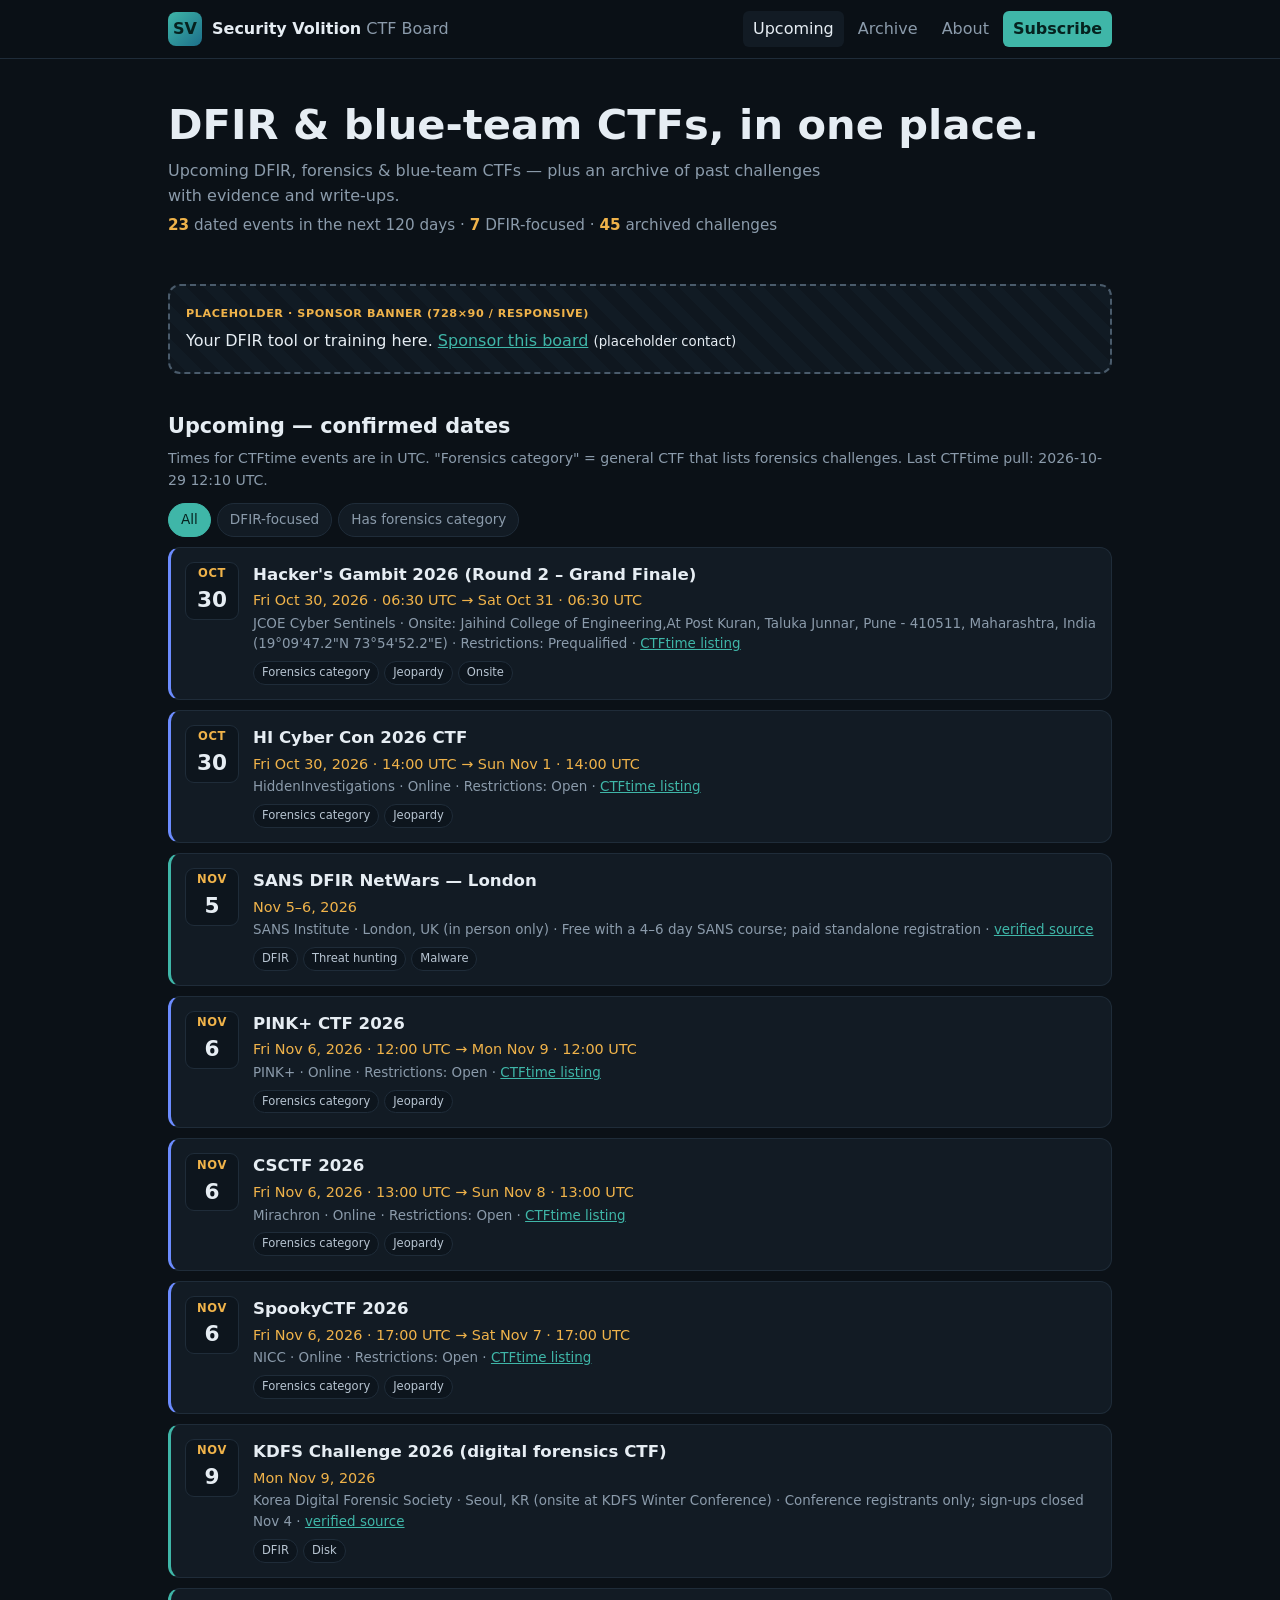
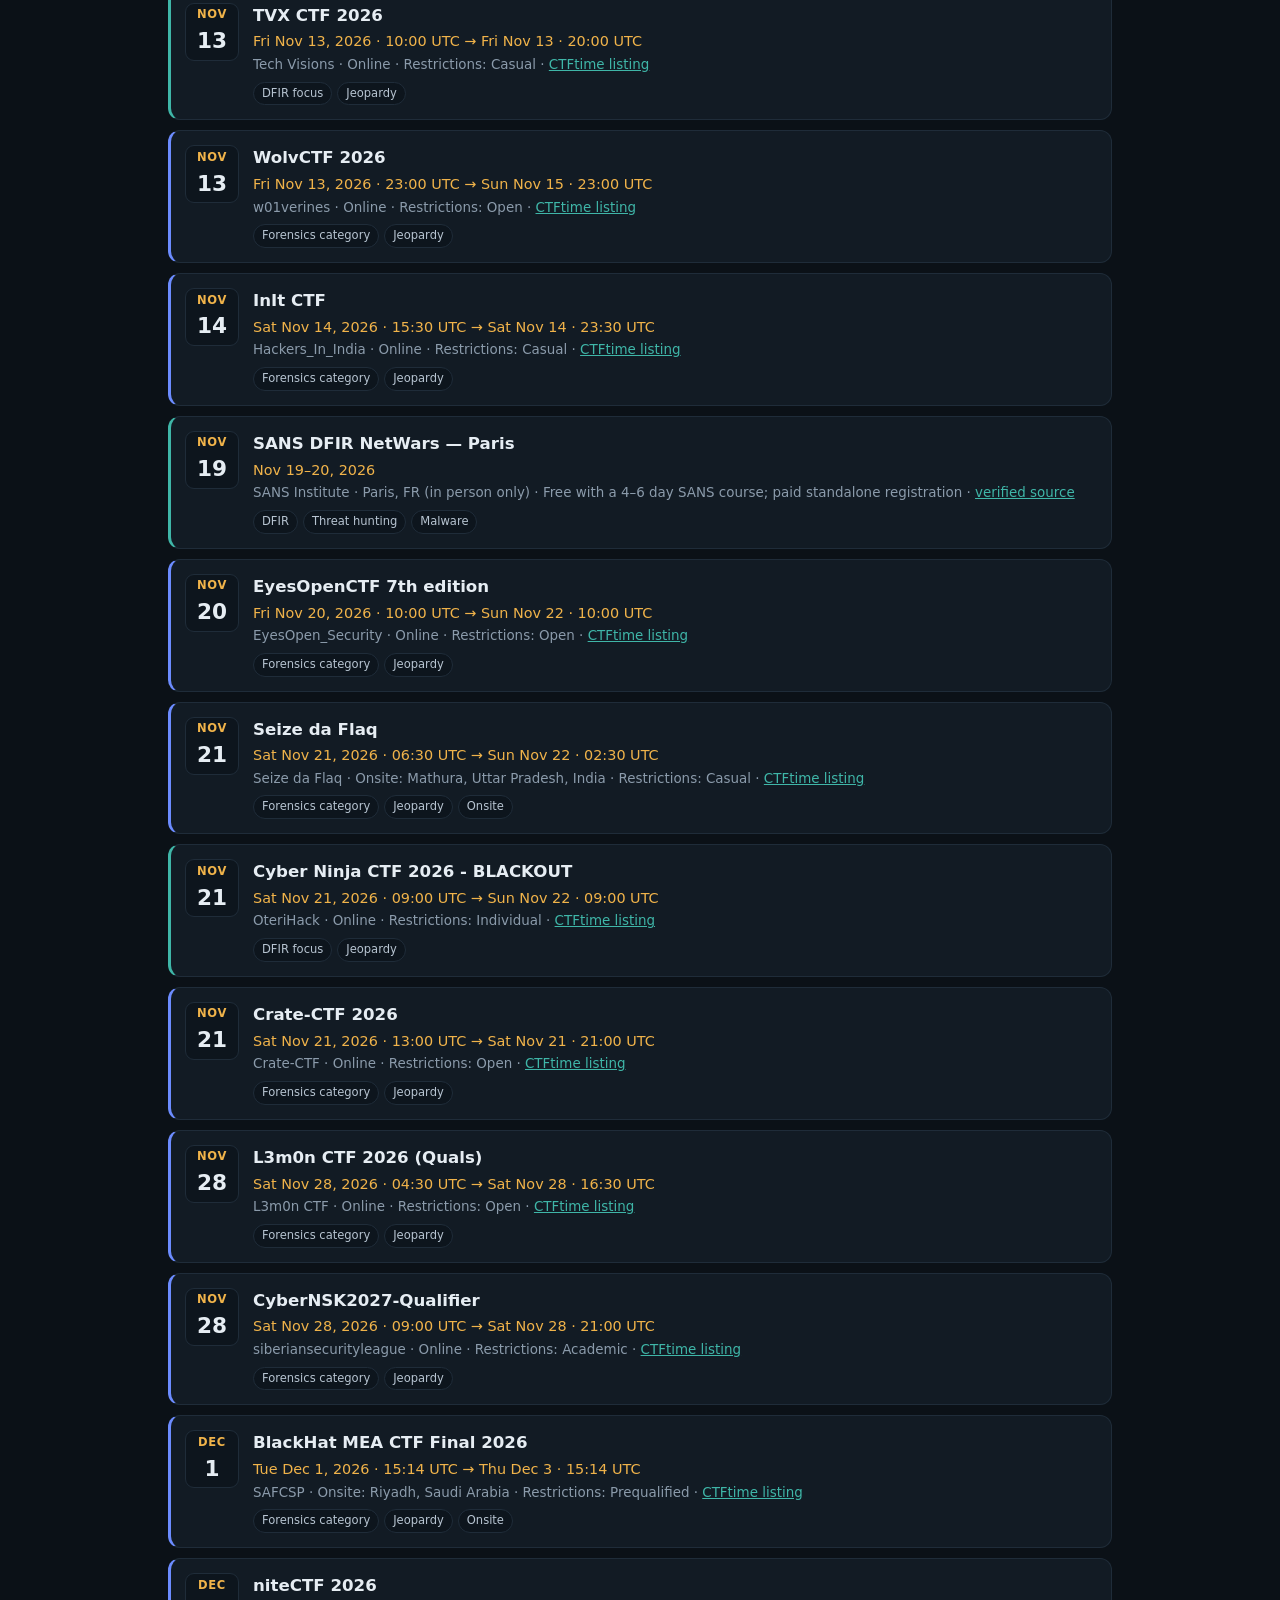
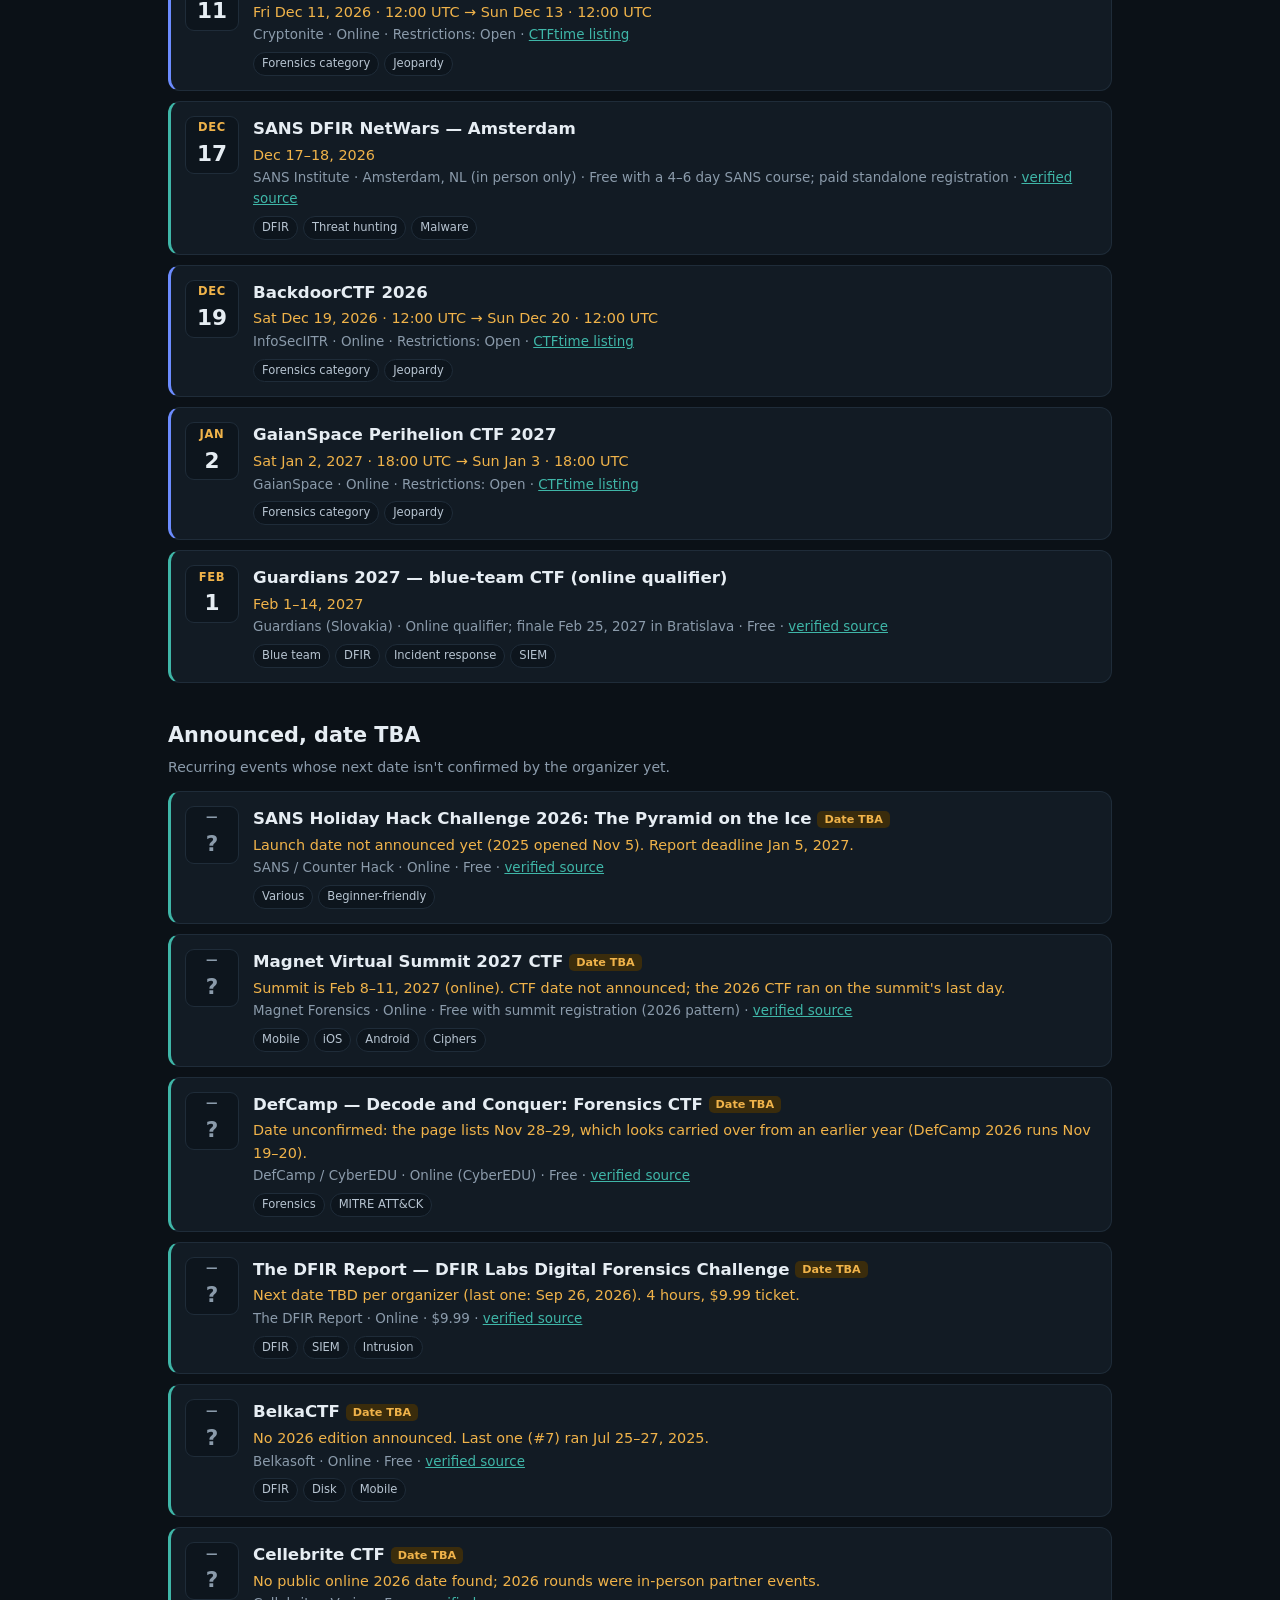
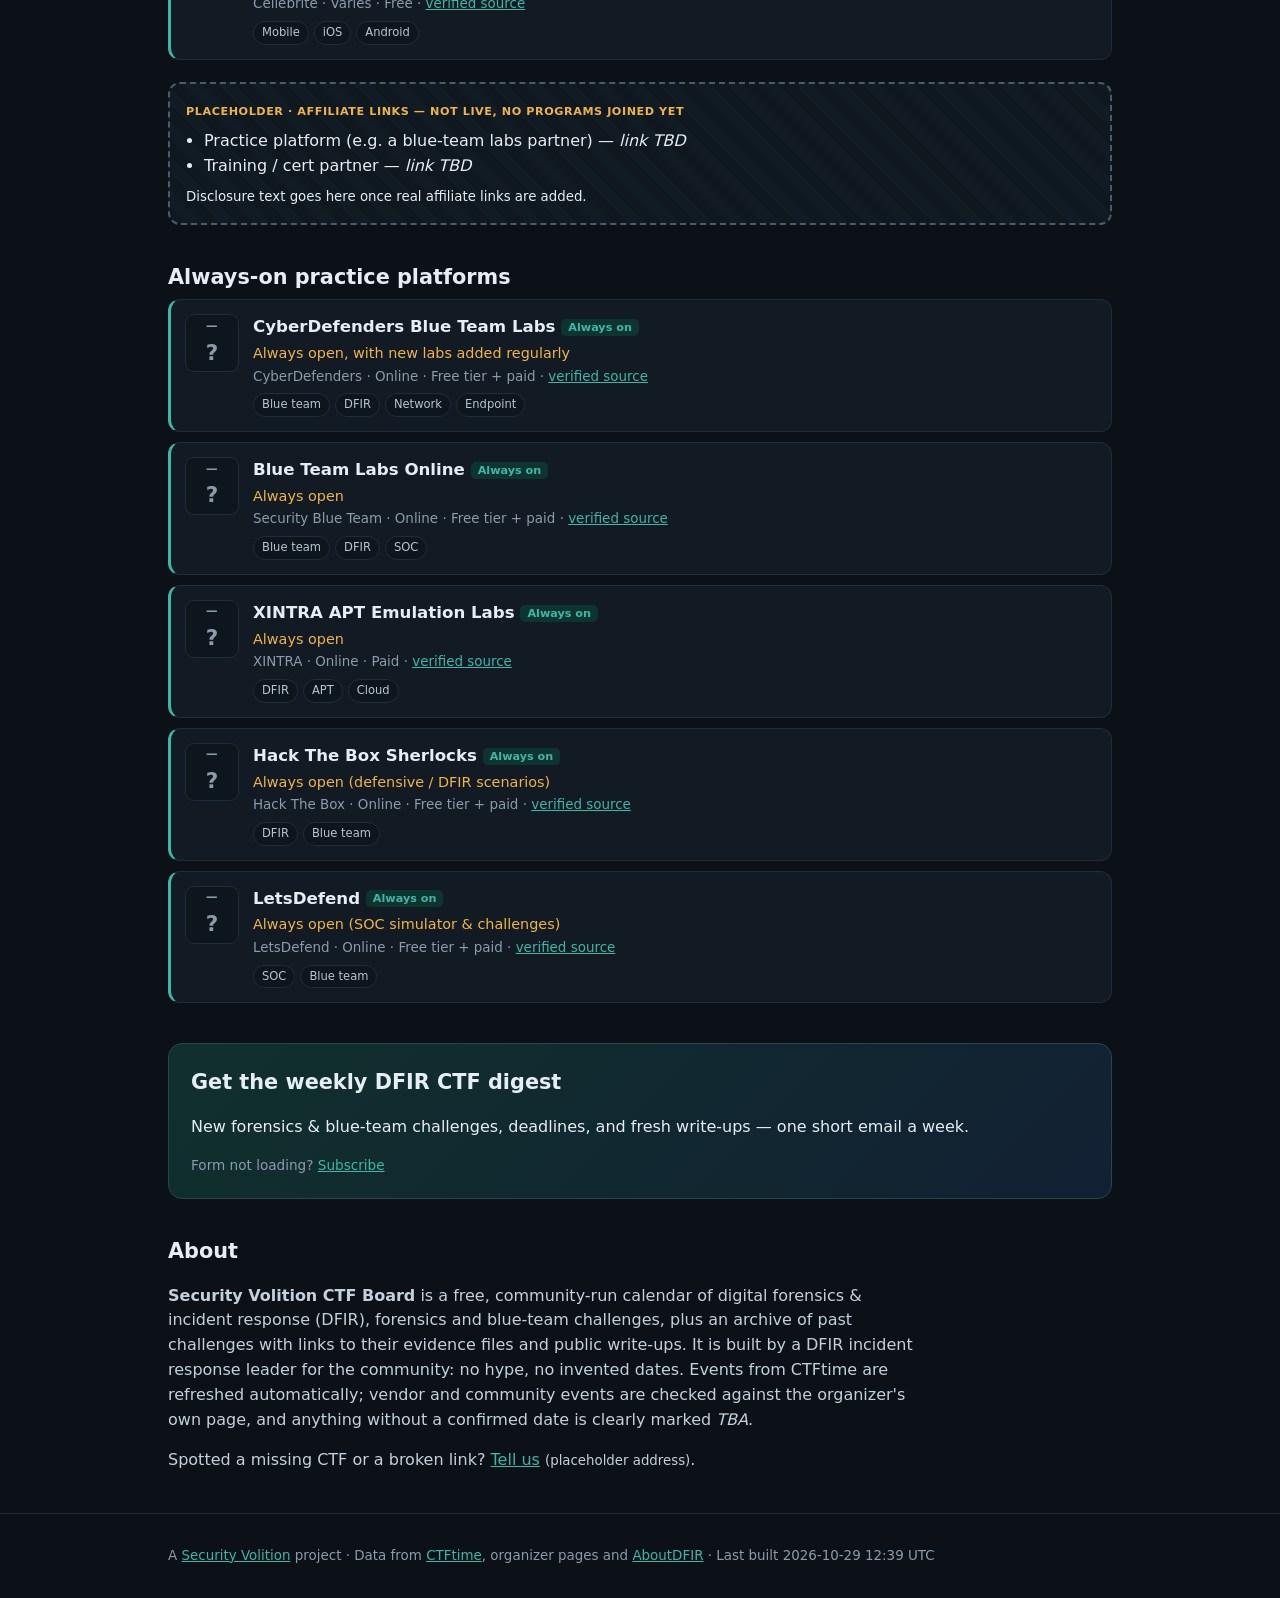
==== commit 8ee72b9f: "Wire Beehiiv newsletter embed (config: newsletter_url, beehiiv_form_id)" ====
--- a/public/index.html
+++ b/public/index.html
@@ -7,6 +7,7 @@
 <meta property="og:url" content="https://ctf.securityvolition.com/"><meta property="og:type" content="website"><meta property="og:site_name" content="Security Volition CTF Board">
 <meta name="twitter:card" content="summary">
 <link rel="stylesheet" href="style.css">
+<script type="text/javascript" async src="https://subscribe-forms.beehiiv.com/attribution.js"></script>
 </head><body>
 <header class="top"><div class="wrap">
   <a class="logo" href="index.html"><span class="mark">SV</span><span><b>Security Volition</b> <span class="sub">CTF Board</span></span></a>
@@ -304,16 +305,11 @@
 <section class="newsletter" id="newsletter">
   <h2>Get the weekly DFIR CTF digest</h2>
   <p>New forensics & blue-team challenges, deadlines, and fresh write-ups — one short email a week.</p>
-  <form onsubmit="event.preventDefault();this.querySelector('.ok').hidden=false;" action="#" method="post">
-    <label class="sr" for="email">Email</label>
-    <input id="email" type="email" name="email" placeholder="you@example.com" required>
-    <button type="submit">Subscribe</button>
-    <p class="ok" hidden>Thanks! (Demo only — no newsletter backend is connected yet.)</p>
-  </form>
-  <small class="ph-label">PLACEHOLDER · form not connected to any newsletter service</small>
+  <script async src="https://subscribe-forms.beehiiv.com/v3/loader.js" data-beehiiv-form="9ef17098-b64a-40a9-b1b4-3d255dc6d026"></script>
+  <p class="fallback">Form not loading? <a href="https://richards-newsletter-aab62e.beehiiv.com/subscribe" rel="noopener">Subscribe</a></p>
 </section><section class="about" id="about"><h2>About</h2>
 <p><strong>Security Volition CTF Board</strong> is a free, community-run calendar of digital forensics &amp; incident response (DFIR), forensics and blue-team challenges, plus an archive of past challenges with links to their evidence files and public write-ups. It is built by a DFIR incident response leader for the community: no hype, no invented dates. Events from CTFtime are refreshed automatically; vendor and community events are checked against the organizer's own page, and anything without a confirmed date is clearly marked <em>TBA</em>.</p>
 <p>Spotted a missing CTF or a broken link? <a href="mailto:ctf@securityvolition.com">Tell us</a> <small>(placeholder address)</small>.</p></section></main>
 <footer><div class="wrap">
-<p>A <a href="https://securityvolition.com">Security Volition</a> project · Data from <a href="https://ctftime.org/">CTFtime</a>, organizer pages and <a href="https://aboutdfir.com/education/challenges-ctfs/">AboutDFIR</a> · Last built 2026-10-29 12:18 UTC</p></div></footer>
+<p>A <a href="https://securityvolition.com">Security Volition</a> project · Data from <a href="https://ctftime.org/">CTFtime</a>, organizer pages and <a href="https://aboutdfir.com/education/challenges-ctfs/">AboutDFIR</a> · Last built 2026-10-29 12:39 UTC</p></div></footer>
 </body></html>
--- a/public/style.css
+++ b/public/style.css
@@ -47,3 +47,5 @@
 .sr{position:absolute;width:1px;height:1px;overflow:hidden;clip:rect(0 0 0 0)}
 footer{border-top:1px solid var(--line);margin-top:40px;padding:18px 0;color:var(--mute);font-size:.84rem}
 @media (max-width:560px){.card,.arc{padding:12px;gap:10px}.cal,.yr{flex-basis:46px}.hero{padding-top:26px}}
+.newsletter.small{margin:28px 0 10px;padding:16px 18px}.newsletter.small h2{font-size:1.1rem}
+.newsletter iframe{max-width:100%}.fallback{font-size:.85rem;color:var(--mute);margin:8px 0 0}
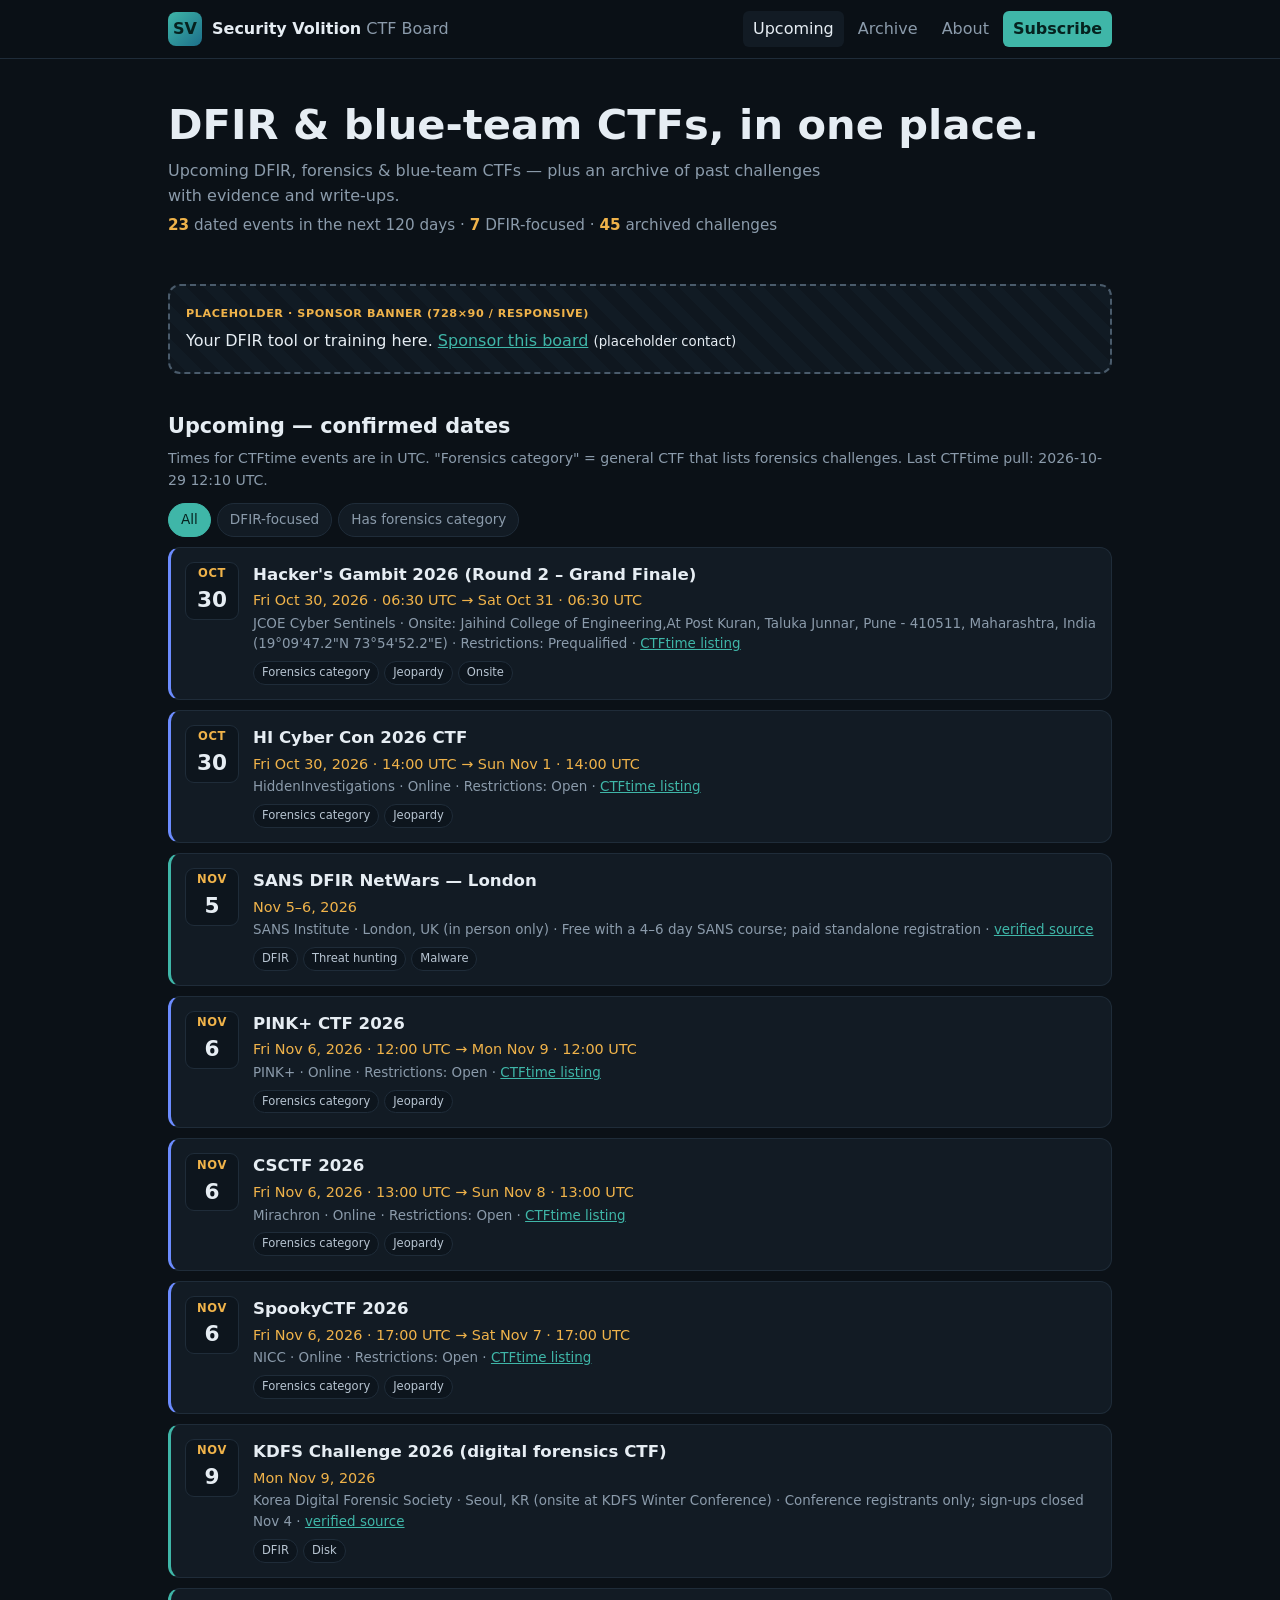
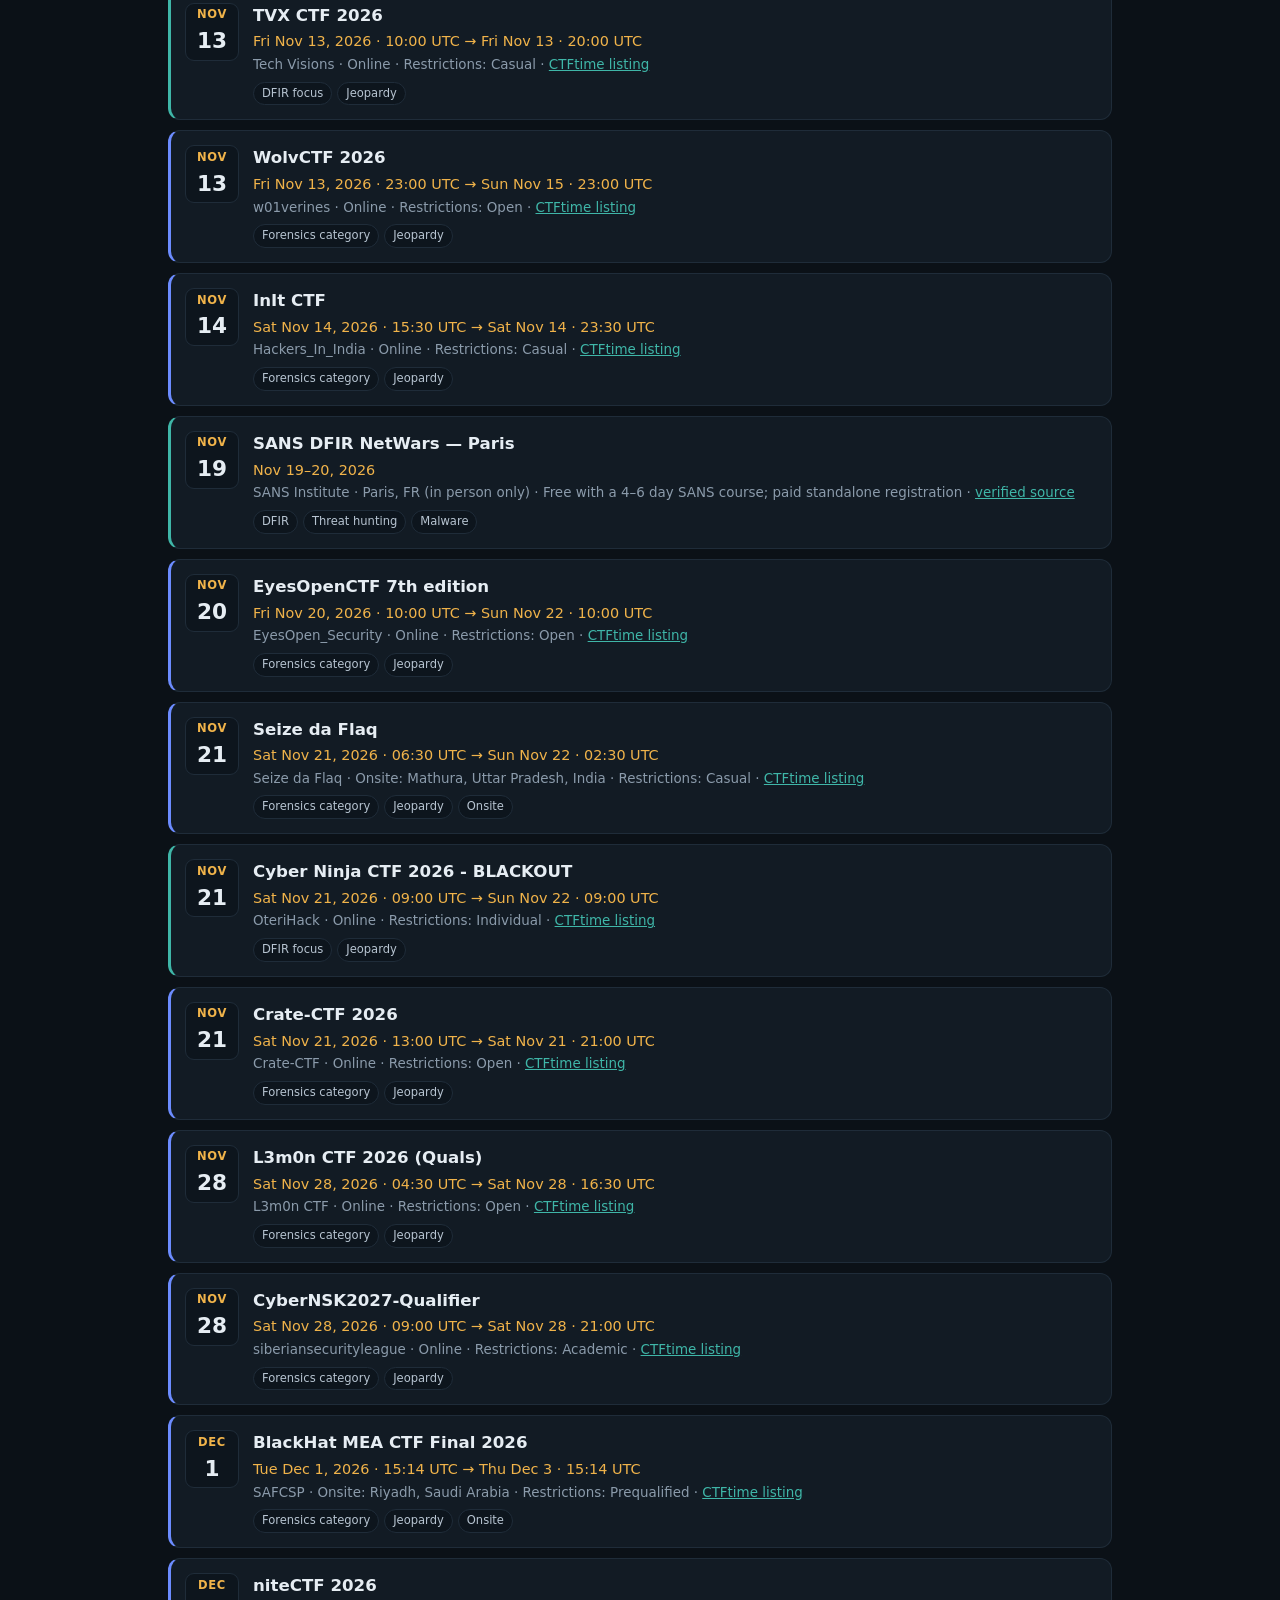
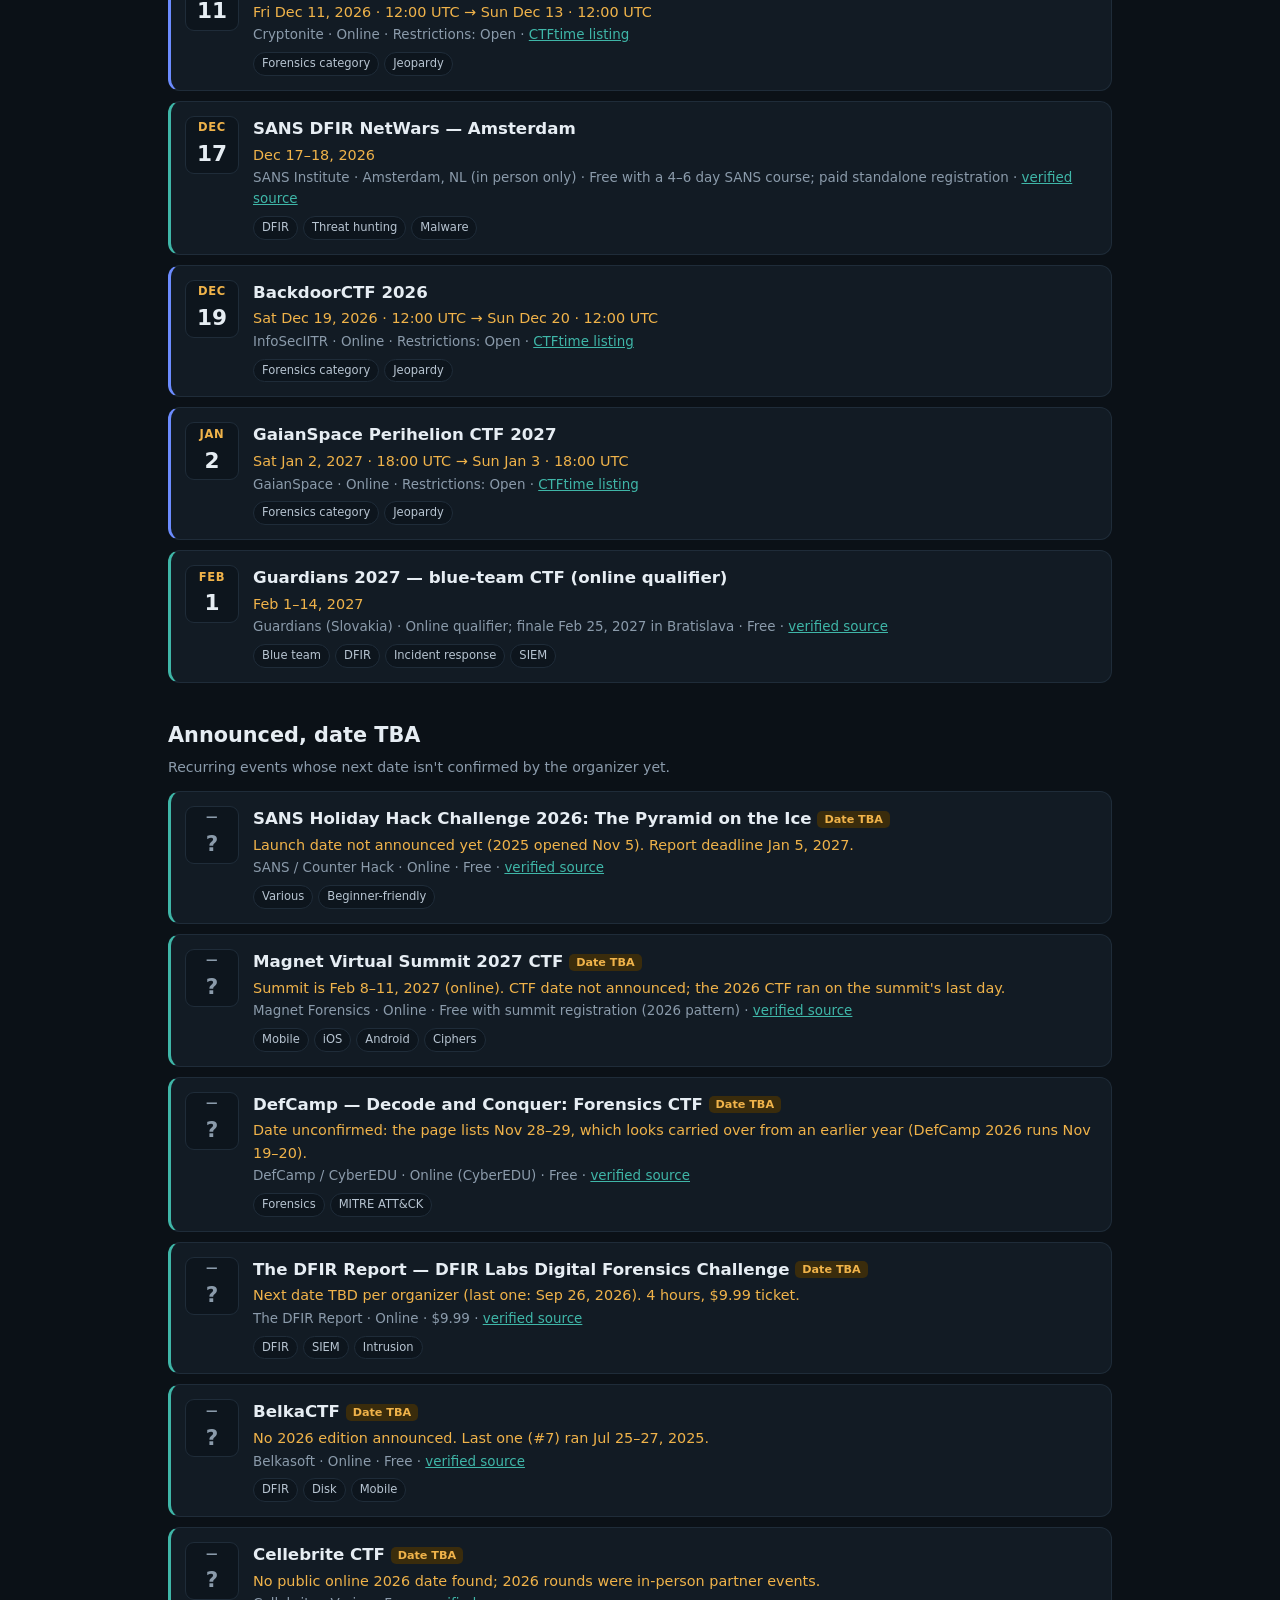
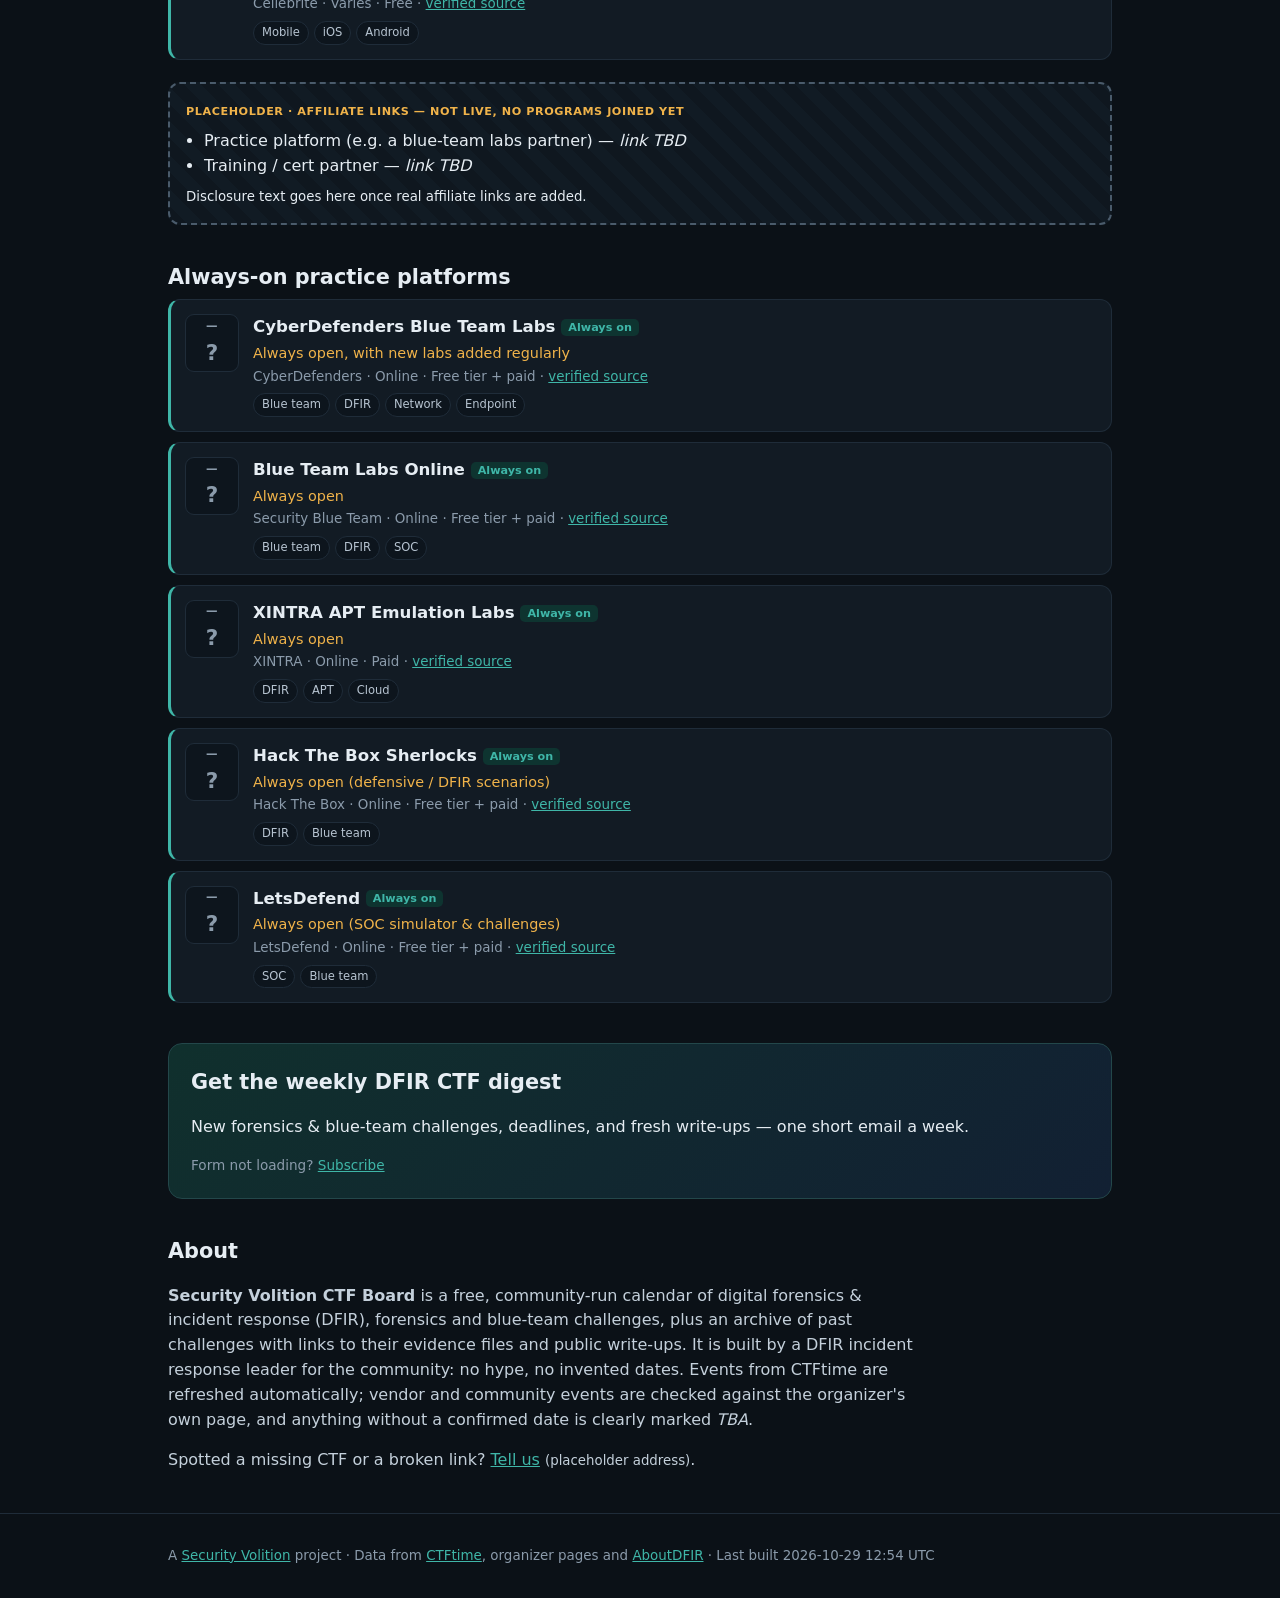
==== commit 03586658: "Add Impact site verification meta tag" ====
--- a/public/index.html
+++ b/public/index.html
@@ -1,4 +1,5 @@
 <!doctype html><html lang="en"><head>
+<meta name="impact-site-verification" value="9b114c7c-4e3f-418d-93a8-f9922d272b54">
 <meta charset="utf-8"><meta name="viewport" content="width=device-width,initial-scale=1">
 <title>Security Volition CTF Board — Upcoming DFIR &amp; forensics CTFs</title>
 <meta name="description" content="Upcoming DFIR, forensics &amp; blue-team CTFs — plus an archive of past challenges with evidence and write-ups.">
@@ -306,10 +307,10 @@
   <h2>Get the weekly DFIR CTF digest</h2>
   <p>New forensics & blue-team challenges, deadlines, and fresh write-ups — one short email a week.</p>
   <script async src="https://subscribe-forms.beehiiv.com/v3/loader.js" data-beehiiv-form="9ef17098-b64a-40a9-b1b4-3d255dc6d026"></script>
-  <p class="fallback">Form not loading? <a href="https://richards-newsletter-aab62e.beehiiv.com/subscribe" rel="noopener">Subscribe</a></p>
+  <p class="fallback">Form not loading? <a href="https://dfirctfboard.beehiiv.com/subscribe" rel="noopener">Subscribe</a></p>
 </section><section class="about" id="about"><h2>About</h2>
 <p><strong>Security Volition CTF Board</strong> is a free, community-run calendar of digital forensics &amp; incident response (DFIR), forensics and blue-team challenges, plus an archive of past challenges with links to their evidence files and public write-ups. It is built by a DFIR incident response leader for the community: no hype, no invented dates. Events from CTFtime are refreshed automatically; vendor and community events are checked against the organizer's own page, and anything without a confirmed date is clearly marked <em>TBA</em>.</p>
 <p>Spotted a missing CTF or a broken link? <a href="mailto:ctf@securityvolition.com">Tell us</a> <small>(placeholder address)</small>.</p></section></main>
 <footer><div class="wrap">
-<p>A <a href="https://securityvolition.com">Security Volition</a> project · Data from <a href="https://ctftime.org/">CTFtime</a>, organizer pages and <a href="https://aboutdfir.com/education/challenges-ctfs/">AboutDFIR</a> · Last built 2026-10-29 12:39 UTC</p></div></footer>
+<p>A <a href="https://securityvolition.com">Security Volition</a> project · Data from <a href="https://ctftime.org/">CTFtime</a>, organizer pages and <a href="https://aboutdfir.com/education/challenges-ctfs/">AboutDFIR</a> · Last built 2026-10-29 12:54 UTC</p></div></footer>
 </body></html>
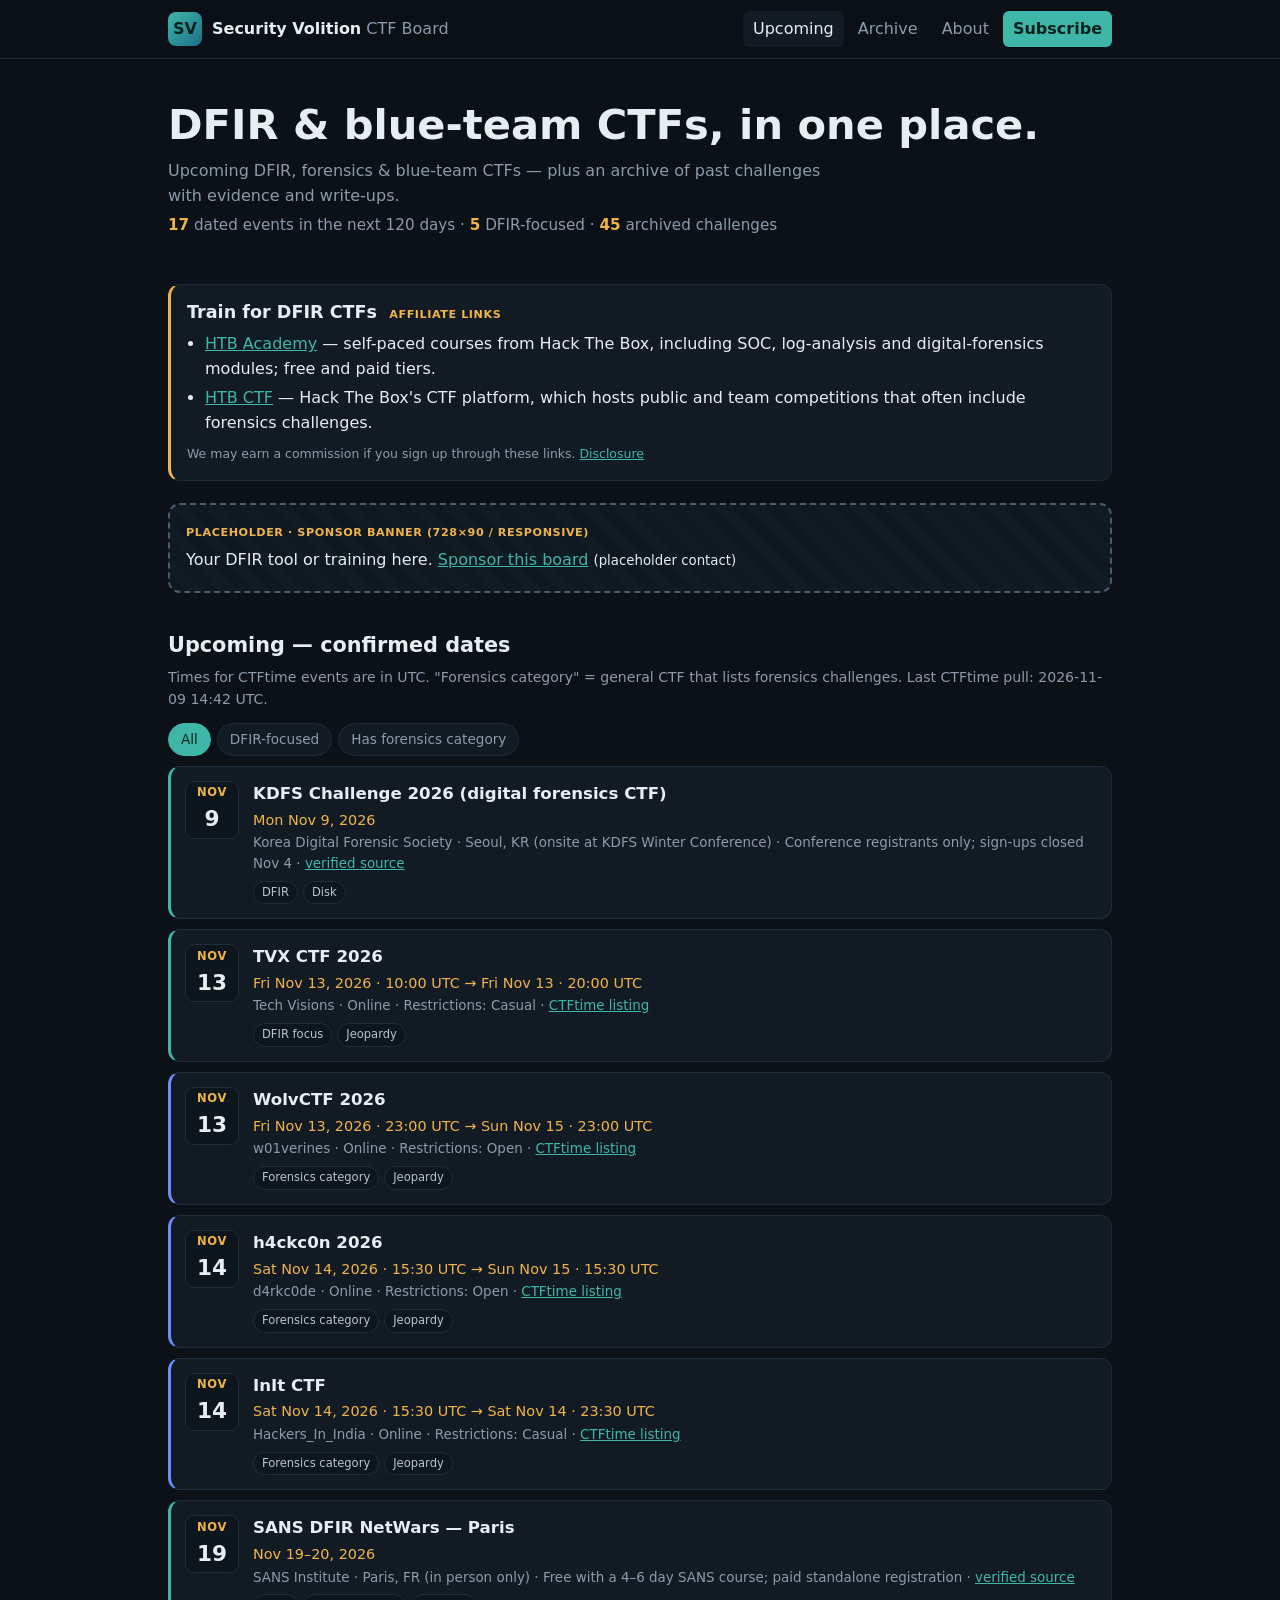
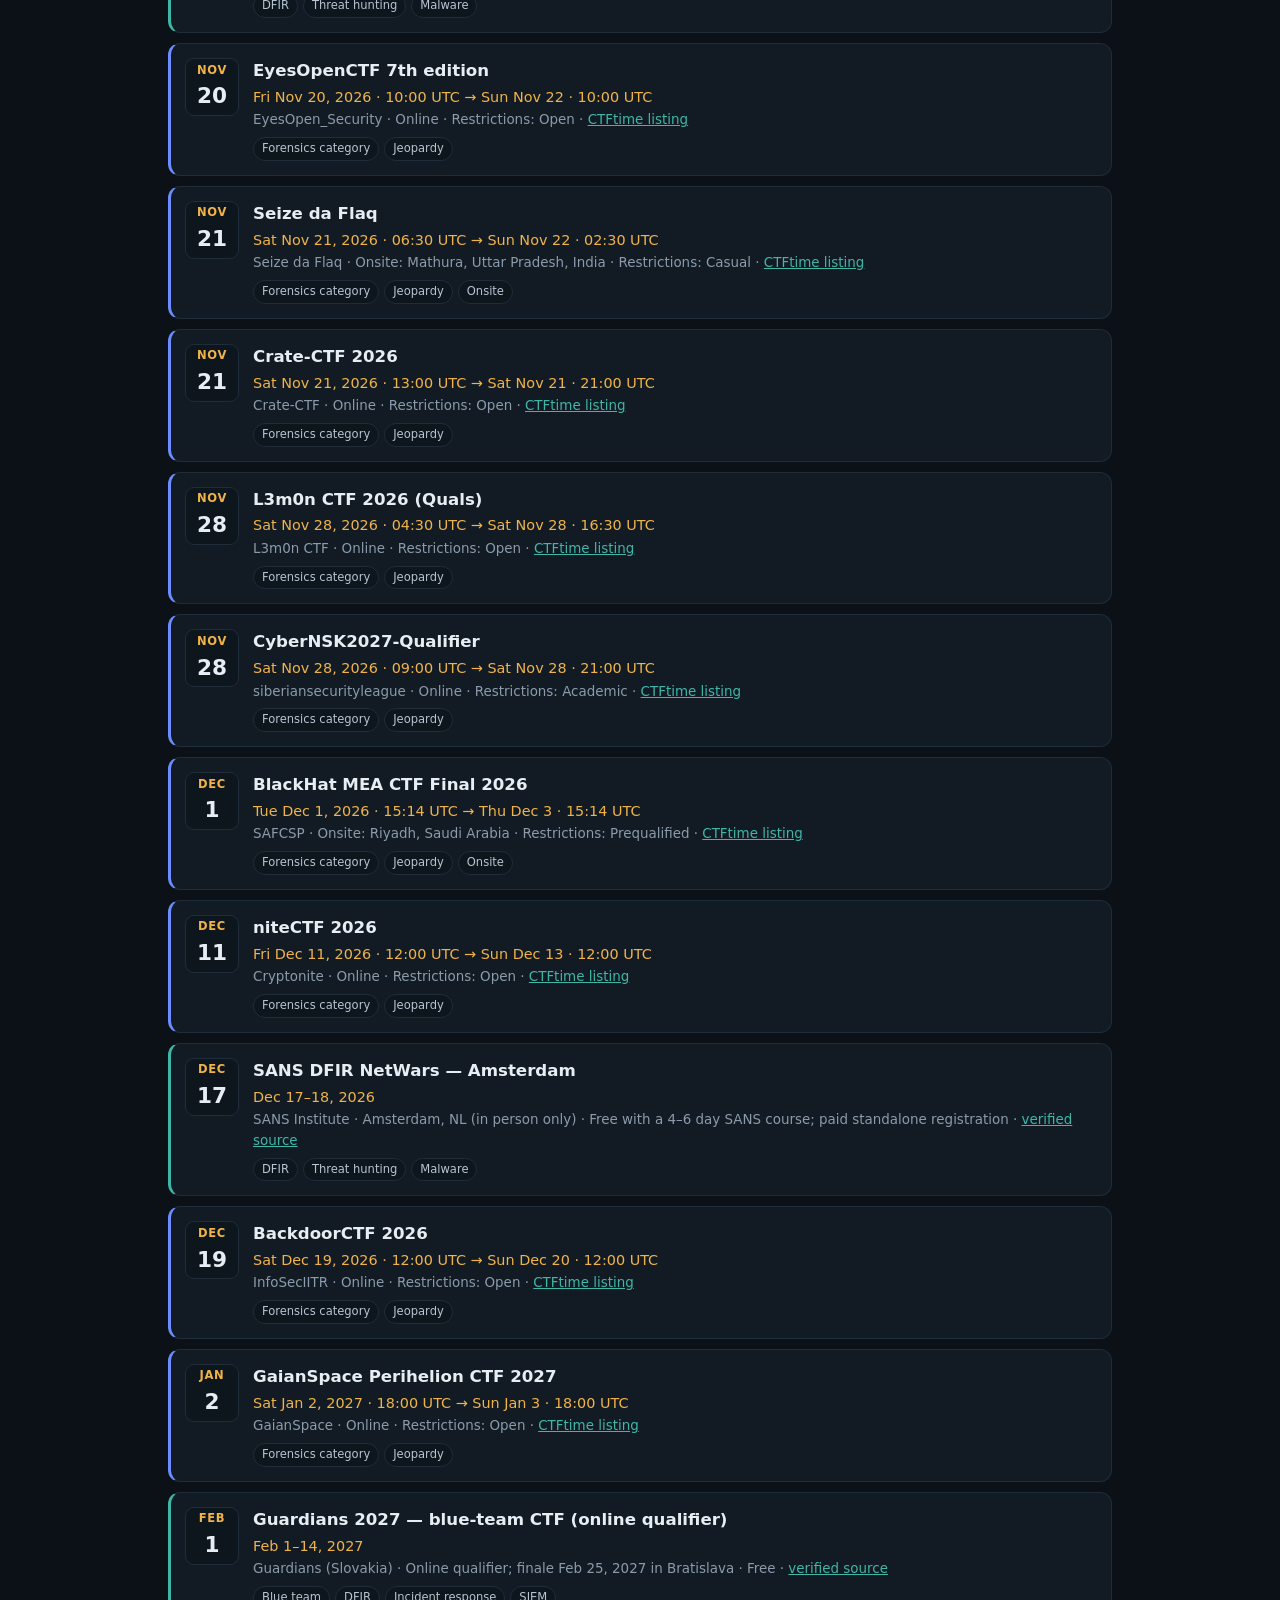
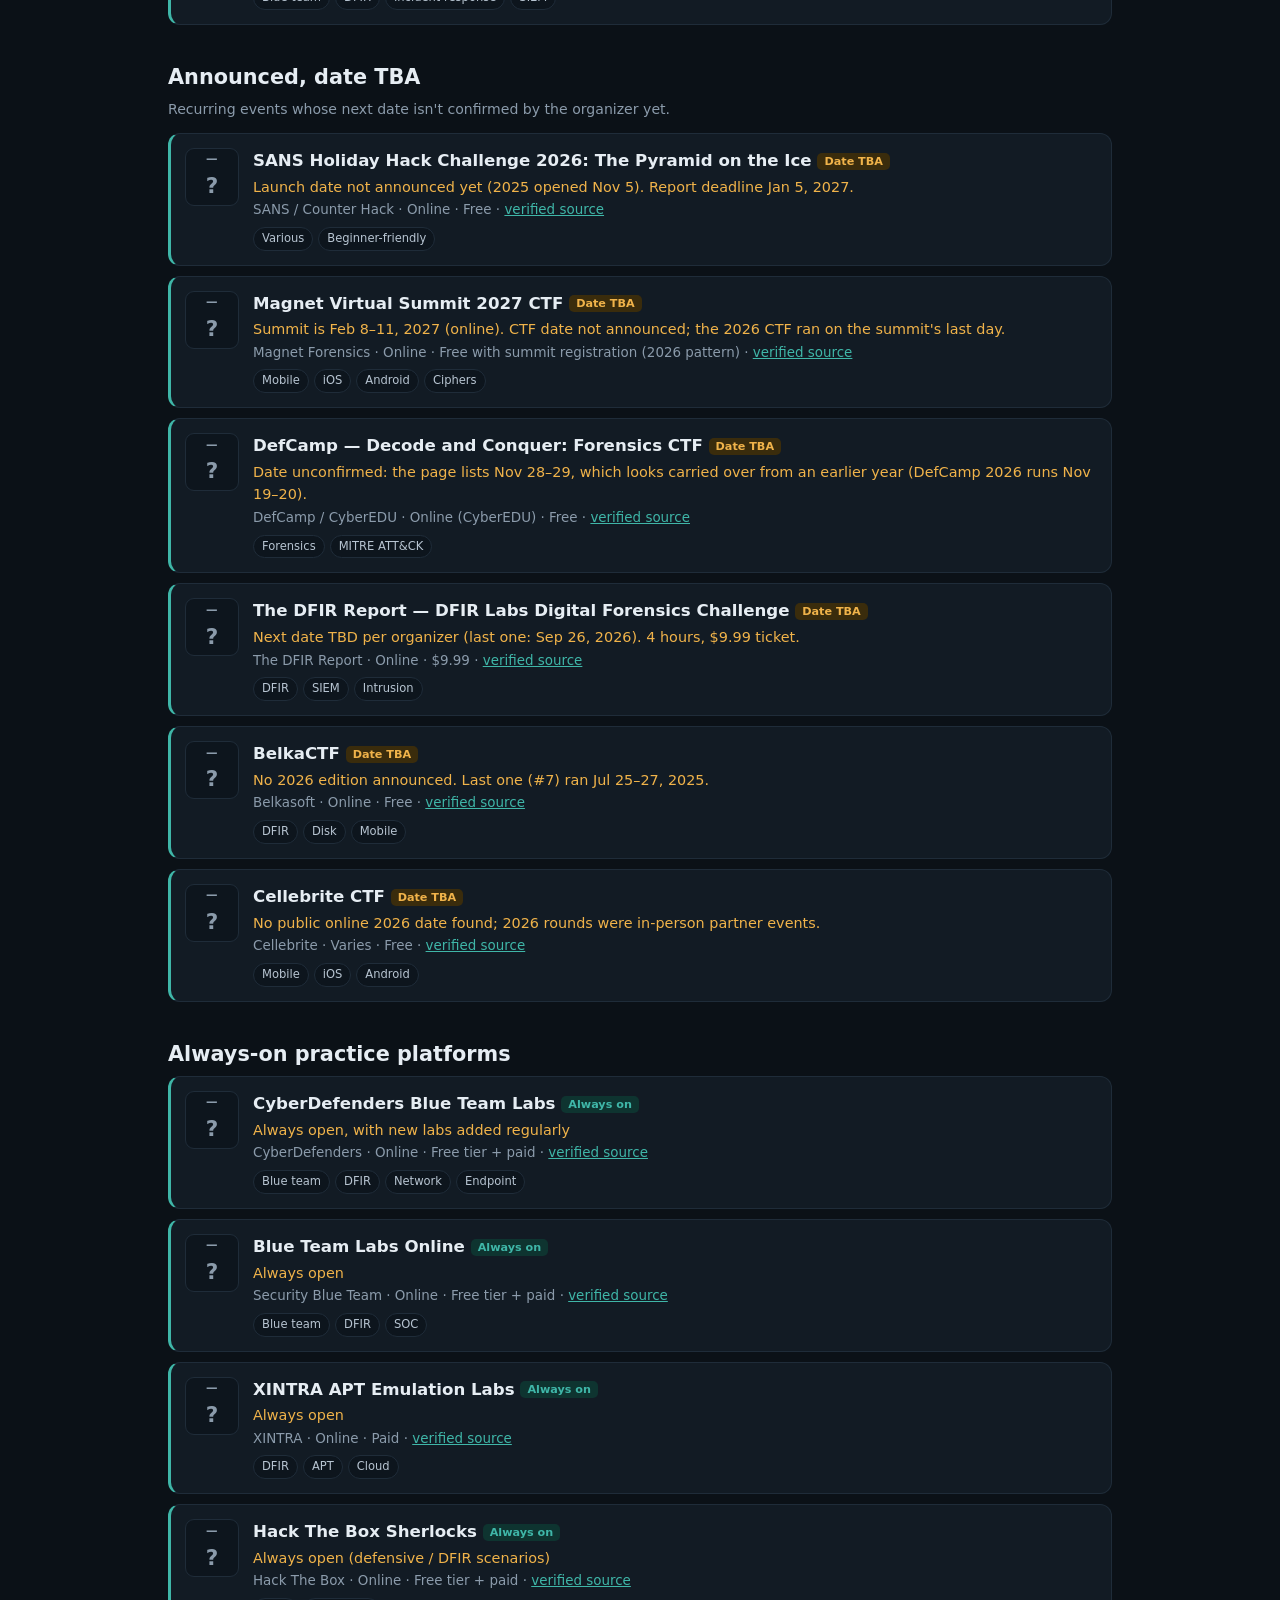
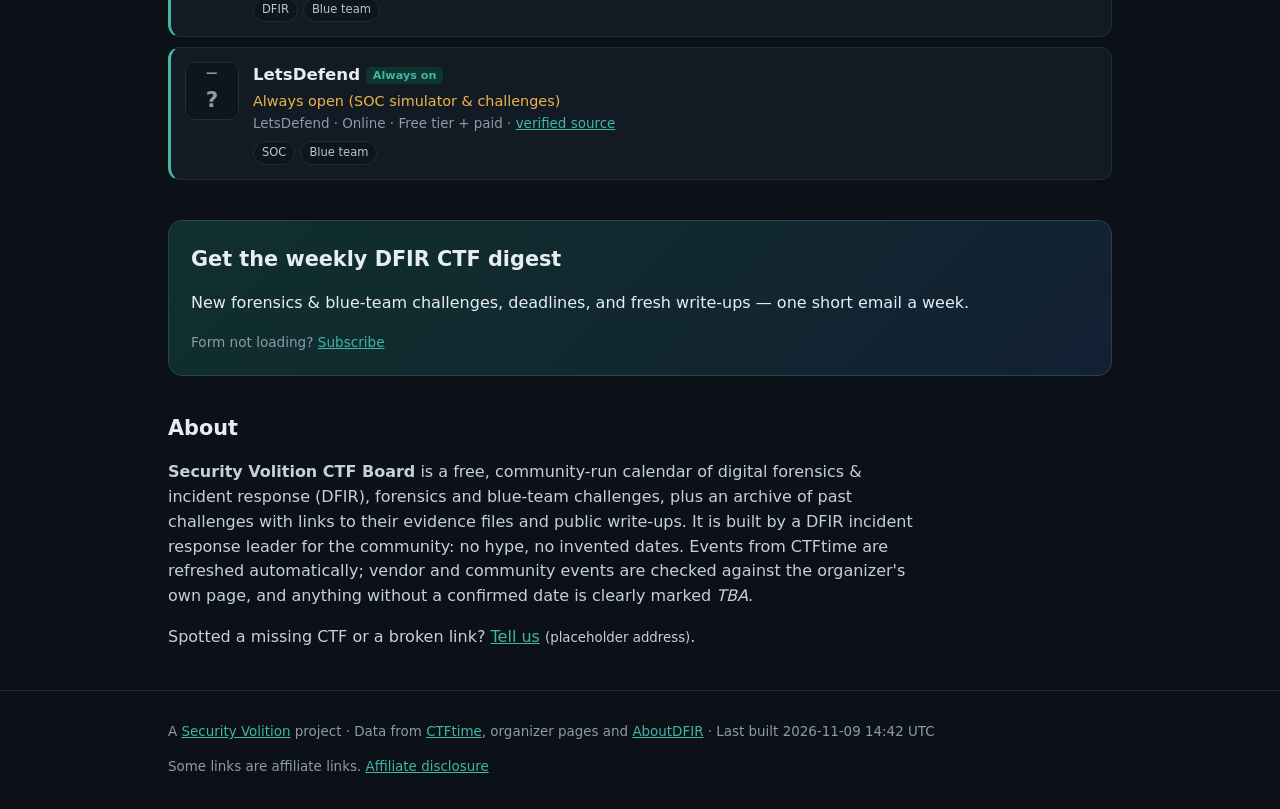
==== commit 4efe80c9: "Add Hack The Box affiliate links and disclosure" ====
--- a/public/index.html
+++ b/public/index.html
@@ -15,61 +15,20 @@
   <nav><a href="index.html" aria-current=page>Upcoming</a><a href="archive.html">Archive</a><a href="about.html">About</a><a class="cta" href="#newsletter">Subscribe</a></nav>
 </div></header>
 <main class="wrap"><section class="hero"><h1>DFIR &amp; blue-team CTFs, in one place.</h1><p>Upcoming DFIR, forensics &amp; blue-team CTFs — plus an archive of past challenges with evidence and write-ups.</p>
-<p class="stats"><b>23</b> dated events in the next 120 days · <b>7</b> DFIR-focused · <b>45</b> archived challenges</p></section><aside class="sponsor placeholder" aria-label="Sponsor slot">
+<p class="stats"><b>17</b> dated events in the next 120 days · <b>5</b> DFIR-focused · <b>45</b> archived challenges</p></section><aside class="train" aria-label="Train for DFIR CTFs (affiliate links)">
+  <h2>Train for DFIR CTFs <span class="aff-label">Affiliate links</span></h2>
+  <ul>
+  <li><a href="https://hacktheboxltd.sjv.io/gRnmL9" rel="sponsored noopener" target="_blank">HTB Academy</a> — self-paced courses from Hack The Box, including SOC, log-analysis and digital-forensics modules; free and paid tiers.</li>
+  <li><a href="https://hacktheboxltd.sjv.io/oNKxPm" rel="sponsored noopener" target="_blank">HTB CTF</a> — Hack The Box's CTF platform, which hosts public and team competitions that often include forensics challenges.</li>
+  </ul>
+  <small>We may earn a commission if you sign up through these links. <a href="about.html#disclosure">Disclosure</a></small>
+</aside><aside class="sponsor placeholder" aria-label="Sponsor slot">
   <span class="ph-label">PLACEHOLDER · Sponsor banner (728×90 / responsive)</span>
   <p>Your DFIR tool or training here. <a href="mailto:sponsor@securityvolition.com">Sponsor this board</a> <small>(placeholder contact)</small></p>
 </aside><h2 id="dated">Upcoming — confirmed dates</h2>
-<p class="note">Times for CTFtime events are in UTC. "Forensics category" = general CTF that lists forensics challenges. Last CTFtime pull: 2026-10-29 12:10 UTC.</p><div class="filters" role="group" aria-label="Filter"><button data-f="all" class="on">All</button><button data-f="dfir">DFIR-focused</button><button data-f="forensics">Has forensics category</button></div>
+<p class="note">Times for CTFtime events are in UTC. "Forensics category" = general CTF that lists forensics challenges. Last CTFtime pull: 2026-11-09 14:42 UTC.</p><div class="filters" role="group" aria-label="Filter"><button data-f="all" class="on">All</button><button data-f="dfir">DFIR-focused</button><button data-f="forensics">Has forensics category</button></div>
 <script>document.querySelectorAll('.filters button').forEach(b=>b.onclick=()=>{document.querySelectorAll('.filters button').forEach(x=>x.classList.toggle('on',x===b));document.querySelectorAll('#dated .card').forEach(c=>c.hidden=!(b.dataset.f==='all'||c.dataset.level===b.dataset.f));});</script>
-<div class="list" id="dated"><article class="card forensics" data-level="forensics">
-  <div class="cal"><b>Oct</b><span>30</span></div>
-  <div class="body">
-    <h3><a href="https://unstop.com/p/hackers-gambit-2026-jaihind-college-of-engineering-kuran-1723293" rel="noopener">Hacker&#x27;s Gambit 2026 (Round 2 – Grand Finale)</a> </h3>
-    <p class="when">Fri Oct 30, 2026 · 06:30 UTC → Sat Oct 31 · 06:30 UTC</p>
-    <p class="meta">JCOE Cyber Sentinels · Onsite: Jaihind College of Engineering,At Post Kuran, Taluka Junnar, Pune - 410511, Maharashtra, India  (19°09&#x27;47.2&quot;N 73°54&#x27;52.2&quot;E) · Restrictions: Prequalified · <a href="https://ctftime.org/event/3381/" rel="noopener">CTFtime listing</a></p>
-    <div class="tags"><span class="tag">Forensics category</span><span class="tag">Jeopardy</span><span class="tag">Onsite</span></div>
-  </div>
-</article><article class="card forensics" data-level="forensics">
-  <div class="cal"><b>Oct</b><span>30</span></div>
-  <div class="body">
-    <h3><a href="https://ctf.hiddeninvestigations.net/" rel="noopener">HI Cyber Con 2026 CTF</a> </h3>
-    <p class="when">Fri Oct 30, 2026 · 14:00 UTC → Sun Nov 1 · 14:00 UTC</p>
-    <p class="meta">HiddenInvestigations · Online · Restrictions: Open · <a href="https://ctftime.org/event/3460/" rel="noopener">CTFtime listing</a></p>
-    <div class="tags"><span class="tag">Forensics category</span><span class="tag">Jeopardy</span></div>
-  </div>
-</article><article class="card dfir" data-level="dfir">
-  <div class="cal"><b>Nov</b><span>5</span></div>
-  <div class="body">
-    <h3><a href="https://www.sans.org/cyber-ranges/upcoming-netwars-tournament" rel="noopener">SANS DFIR NetWars — London</a> </h3>
-    <p class="when">Nov 5–6, 2026</p>
-    <p class="meta">SANS Institute · London, UK (in person only) · Free with a 4–6 day SANS course; paid standalone registration · <a href="https://www.sans.org/cyber-security-training-events/london-november-2026" rel="noopener">verified source</a></p>
-    <div class="tags"><span class="tag">DFIR</span><span class="tag">Threat hunting</span><span class="tag">Malware</span></div>
-  </div>
-</article><article class="card forensics" data-level="forensics">
-  <div class="cal"><b>Nov</b><span>6</span></div>
-  <div class="body">
-    <h3><a href="https://ctf.pink.bayern/" rel="noopener">PINK+ CTF 2026</a> </h3>
-    <p class="when">Fri Nov 6, 2026 · 12:00 UTC → Mon Nov 9 · 12:00 UTC</p>
-    <p class="meta">PINK+ · Online · Restrictions: Open · <a href="https://ctftime.org/event/3331/" rel="noopener">CTFtime listing</a></p>
-    <div class="tags"><span class="tag">Forensics category</span><span class="tag">Jeopardy</span></div>
-  </div>
-</article><article class="card forensics" data-level="forensics">
-  <div class="cal"><b>Nov</b><span>6</span></div>
-  <div class="body">
-    <h3><a href="https://2026.chronos-security.ro/" rel="noopener">CSCTF 2026</a> </h3>
-    <p class="when">Fri Nov 6, 2026 · 13:00 UTC → Sun Nov 8 · 13:00 UTC</p>
-    <p class="meta">Mirachron · Online · Restrictions: Open · <a href="https://ctftime.org/event/3333/" rel="noopener">CTFtime listing</a></p>
-    <div class="tags"><span class="tag">Forensics category</span><span class="tag">Jeopardy</span></div>
-  </div>
-</article><article class="card forensics" data-level="forensics">
-  <div class="cal"><b>Nov</b><span>6</span></div>
-  <div class="body">
-    <h3><a href="https://spooky.ctfd.io/" rel="noopener">SpookyCTF 2026</a> </h3>
-    <p class="when">Fri Nov 6, 2026 · 17:00 UTC → Sat Nov 7 · 17:00 UTC</p>
-    <p class="meta">NICC · Online · Restrictions: Open · <a href="https://ctftime.org/event/3339/" rel="noopener">CTFtime listing</a></p>
-    <div class="tags"><span class="tag">Forensics category</span><span class="tag">Jeopardy</span></div>
-  </div>
-</article><article class="card dfir" data-level="dfir">
+<div class="list" id="dated"><article class="card dfir" data-level="dfir">
   <div class="cal"><b>Nov</b><span>9</span></div>
   <div class="body">
     <h3><a href="https://www.k-dfs.co.kr/notice/?bmode=view&amp;idx=175126219" rel="noopener">KDFS Challenge 2026 (digital forensics CTF)</a> </h3>
@@ -96,6 +55,14 @@
 </article><article class="card forensics" data-level="forensics">
   <div class="cal"><b>Nov</b><span>14</span></div>
   <div class="body">
+    <h3><a href="https://h4ckc0n.in/" rel="noopener">h4ckc0n 2026</a> </h3>
+    <p class="when">Sat Nov 14, 2026 · 15:30 UTC → Sun Nov 15 · 15:30 UTC</p>
+    <p class="meta">d4rkc0de · Online · Restrictions: Open · <a href="https://ctftime.org/event/3464/" rel="noopener">CTFtime listing</a></p>
+    <div class="tags"><span class="tag">Forensics category</span><span class="tag">Jeopardy</span></div>
+  </div>
+</article><article class="card forensics" data-level="forensics">
+  <div class="cal"><b>Nov</b><span>14</span></div>
+  <div class="body">
     <h3><a href="https://hackersinindia.com/init-ctf" rel="noopener">InIt CTF</a> </h3>
     <p class="when">Sat Nov 14, 2026 · 15:30 UTC → Sat Nov 14 · 23:30 UTC</p>
     <p class="meta">Hackers_In_India · Online · Restrictions: Casual · <a href="https://ctftime.org/event/3467/" rel="noopener">CTFtime listing</a></p>
@@ -125,14 +92,6 @@
     <p class="meta">Seize da Flaq · Onsite: Mathura, Uttar Pradesh, India · Restrictions: Casual · <a href="https://ctftime.org/event/3408/" rel="noopener">CTFtime listing</a></p>
     <div class="tags"><span class="tag">Forensics category</span><span class="tag">Jeopardy</span><span class="tag">Onsite</span></div>
   </div>
-</article><article class="card dfir" data-level="dfir">
-  <div class="cal"><b>Nov</b><span>21</span></div>
-  <div class="body">
-    <h3><a href="https://www.cyber-ninja-ctf.fr/" rel="noopener">Cyber Ninja CTF 2026 - BLACKOUT</a> </h3>
-    <p class="when">Sat Nov 21, 2026 · 09:00 UTC → Sun Nov 22 · 09:00 UTC</p>
-    <p class="meta">OteriHack · Online · Restrictions: Individual · <a href="https://ctftime.org/event/3490/" rel="noopener">CTFtime listing</a></p>
-    <div class="tags"><span class="tag">DFIR focus</span><span class="tag">Jeopardy</span></div>
-  </div>
 </article><article class="card forensics" data-level="forensics">
   <div class="cal"><b>Nov</b><span>21</span></div>
   <div class="body">
@@ -256,12 +215,6 @@
     <div class="tags"><span class="tag">Mobile</span><span class="tag">iOS</span><span class="tag">Android</span></div>
   </div>
 </article></div>
-<aside class="affil placeholder" aria-label="Affiliate slot">
-  <span class="ph-label">PLACEHOLDER · Affiliate links — not live, no programs joined yet</span>
-  <ul><li>Practice platform (e.g. a blue-team labs partner) — <em>link TBD</em></li>
-  <li>Training / cert partner — <em>link TBD</em></li></ul>
-  <small>Disclosure text goes here once real affiliate links are added.</small>
-</aside>
 <h2>Always-on practice platforms</h2><div class="list"><article class="card dfir" data-level="dfir">
   <div class="cal tbd"><b>—</b><span>?</span></div>
   <div class="body">
@@ -312,5 +265,6 @@
 <p><strong>Security Volition CTF Board</strong> is a free, community-run calendar of digital forensics &amp; incident response (DFIR), forensics and blue-team challenges, plus an archive of past challenges with links to their evidence files and public write-ups. It is built by a DFIR incident response leader for the community: no hype, no invented dates. Events from CTFtime are refreshed automatically; vendor and community events are checked against the organizer's own page, and anything without a confirmed date is clearly marked <em>TBA</em>.</p>
 <p>Spotted a missing CTF or a broken link? <a href="mailto:ctf@securityvolition.com">Tell us</a> <small>(placeholder address)</small>.</p></section></main>
 <footer><div class="wrap">
-<p>A <a href="https://securityvolition.com">Security Volition</a> project · Data from <a href="https://ctftime.org/">CTFtime</a>, organizer pages and <a href="https://aboutdfir.com/education/challenges-ctfs/">AboutDFIR</a> · Last built 2026-10-29 12:54 UTC</p></div></footer>
+<p>A <a href="https://securityvolition.com">Security Volition</a> project · Data from <a href="https://ctftime.org/">CTFtime</a>, organizer pages and <a href="https://aboutdfir.com/education/challenges-ctfs/">AboutDFIR</a> · Last built 2026-11-09 14:42 UTC</p>
+<p>Some links are affiliate links. <a href="about.html#disclosure">Affiliate disclosure</a></p></div></footer>
 </body></html>
--- a/public/style.css
+++ b/public/style.css
@@ -49,3 +49,8 @@
 @media (max-width:560px){.card,.arc{padding:12px;gap:10px}.cal,.yr{flex-basis:46px}.hero{padding-top:26px}}
 .newsletter.small{margin:28px 0 10px;padding:16px 18px}.newsletter.small h2{font-size:1.1rem}
 .newsletter iframe{max-width:100%}.fallback{font-size:.85rem;color:var(--mute);margin:8px 0 0}
+.train{border:1px solid var(--line);border-left:3px solid var(--acc2);border-radius:12px;padding:14px 16px;margin:22px 0;background:var(--panel)}
+.train h2{margin:0 0 4px;font-size:1.1rem}.train ul{margin:6px 0;padding-left:18px}.train li{margin:4px 0}
+.aff-label{display:inline-block;font-size:.7rem;font-weight:700;letter-spacing:.05em;color:var(--acc2);text-transform:uppercase;margin-left:6px}
+.train small,.aff-mark{color:var(--mute);font-size:.78rem}
+.disclosure{margin-top:28px}
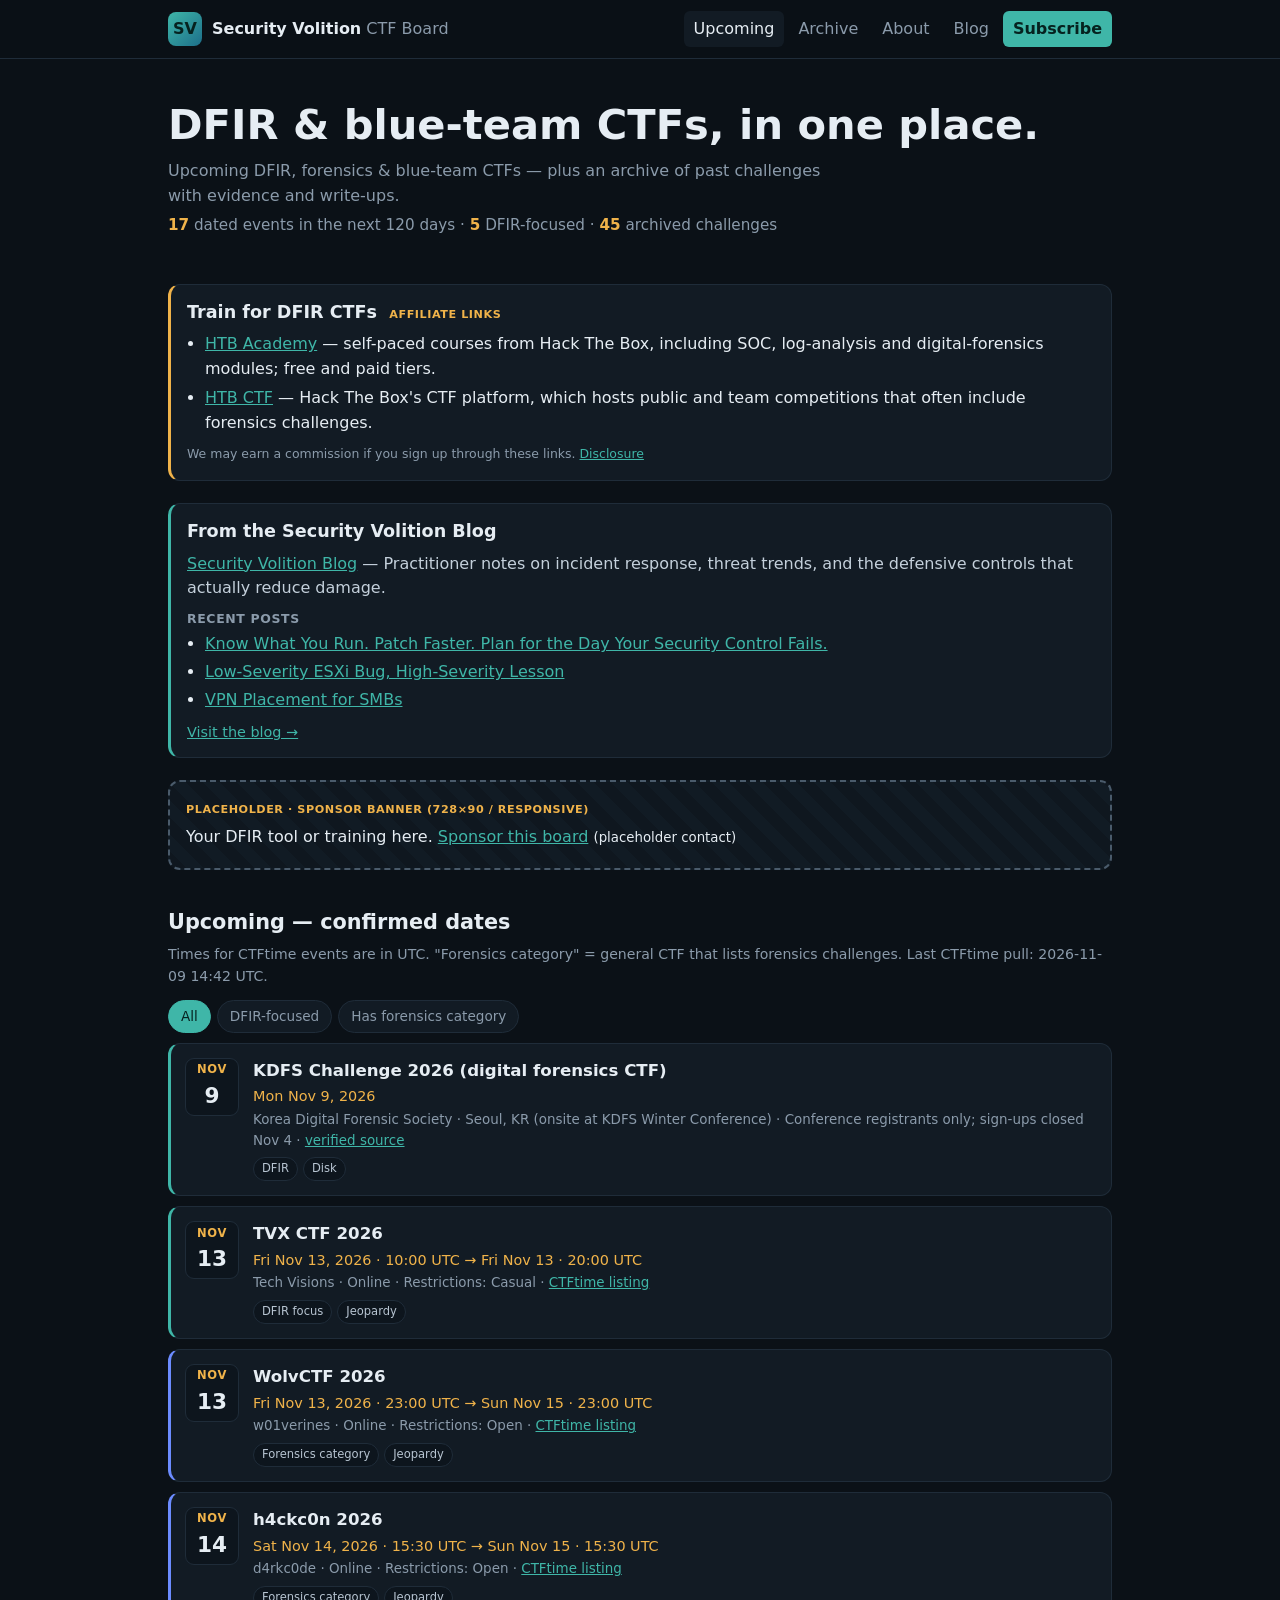
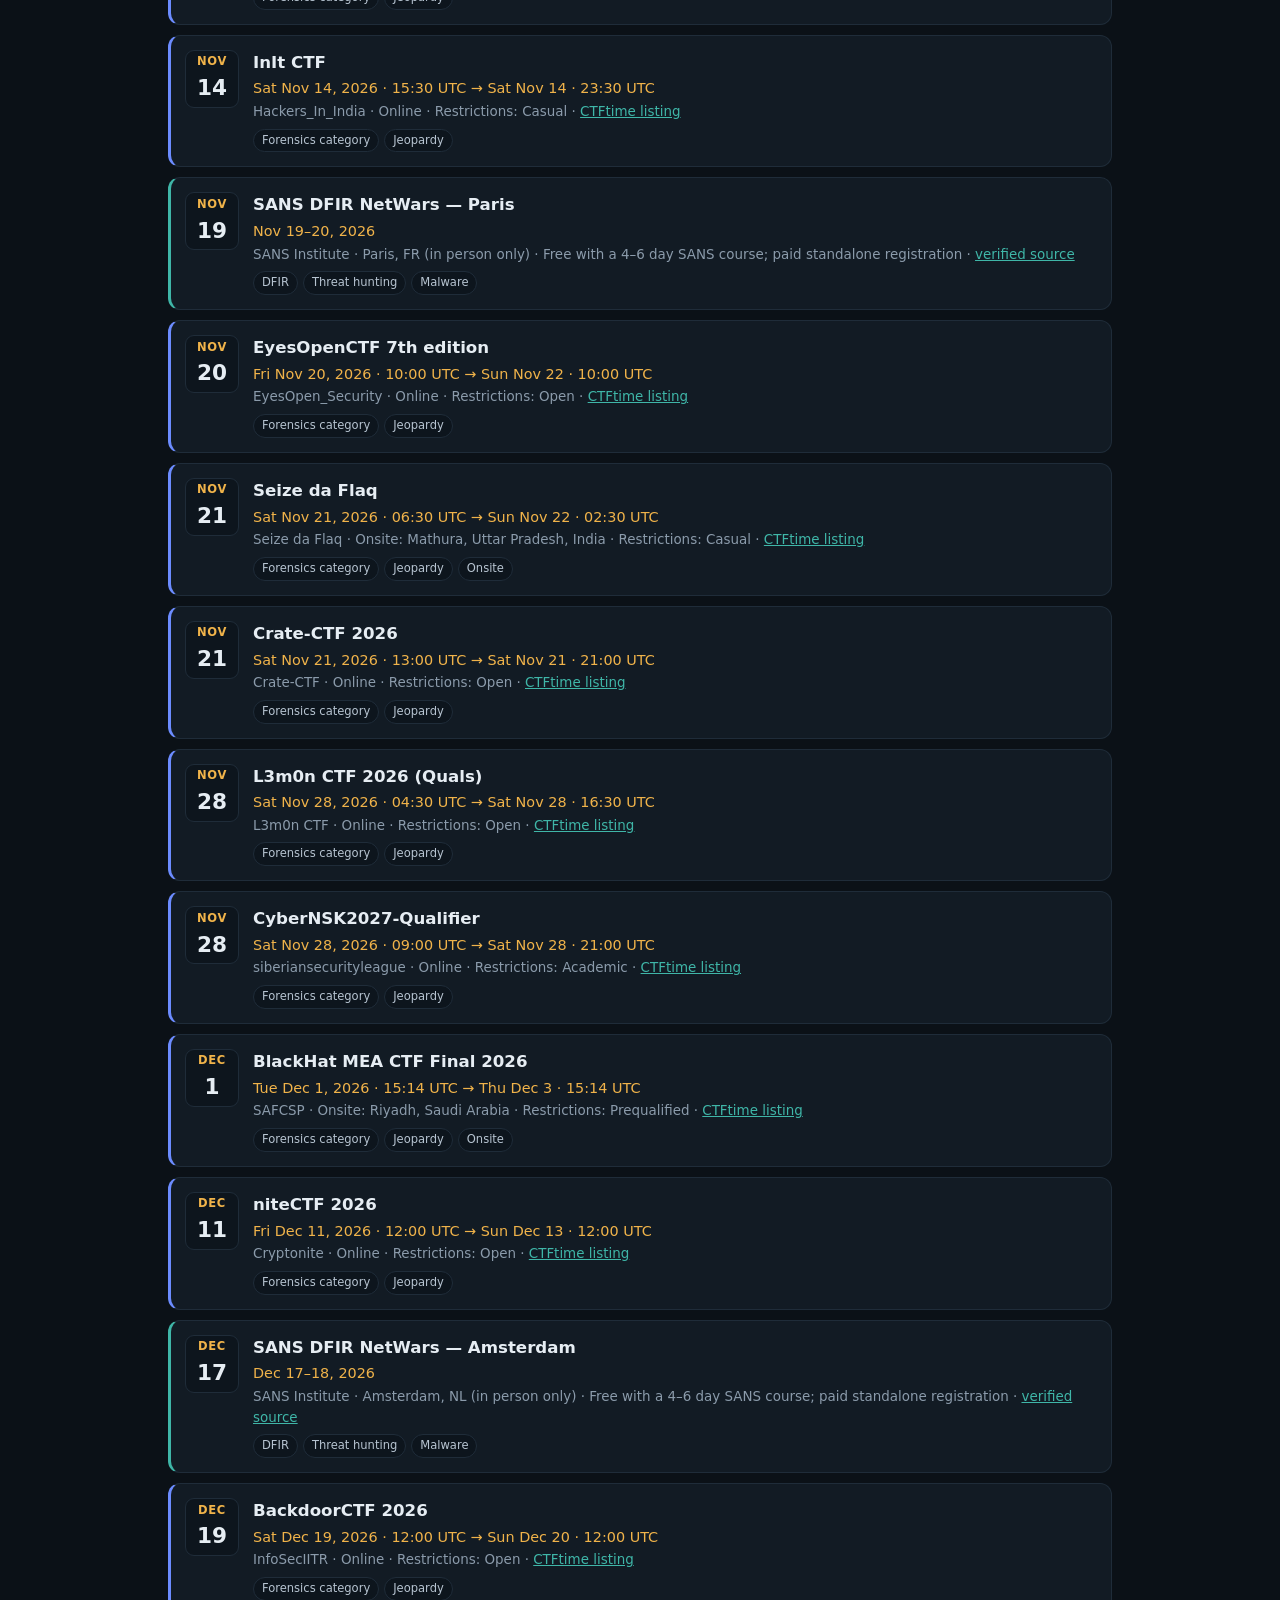
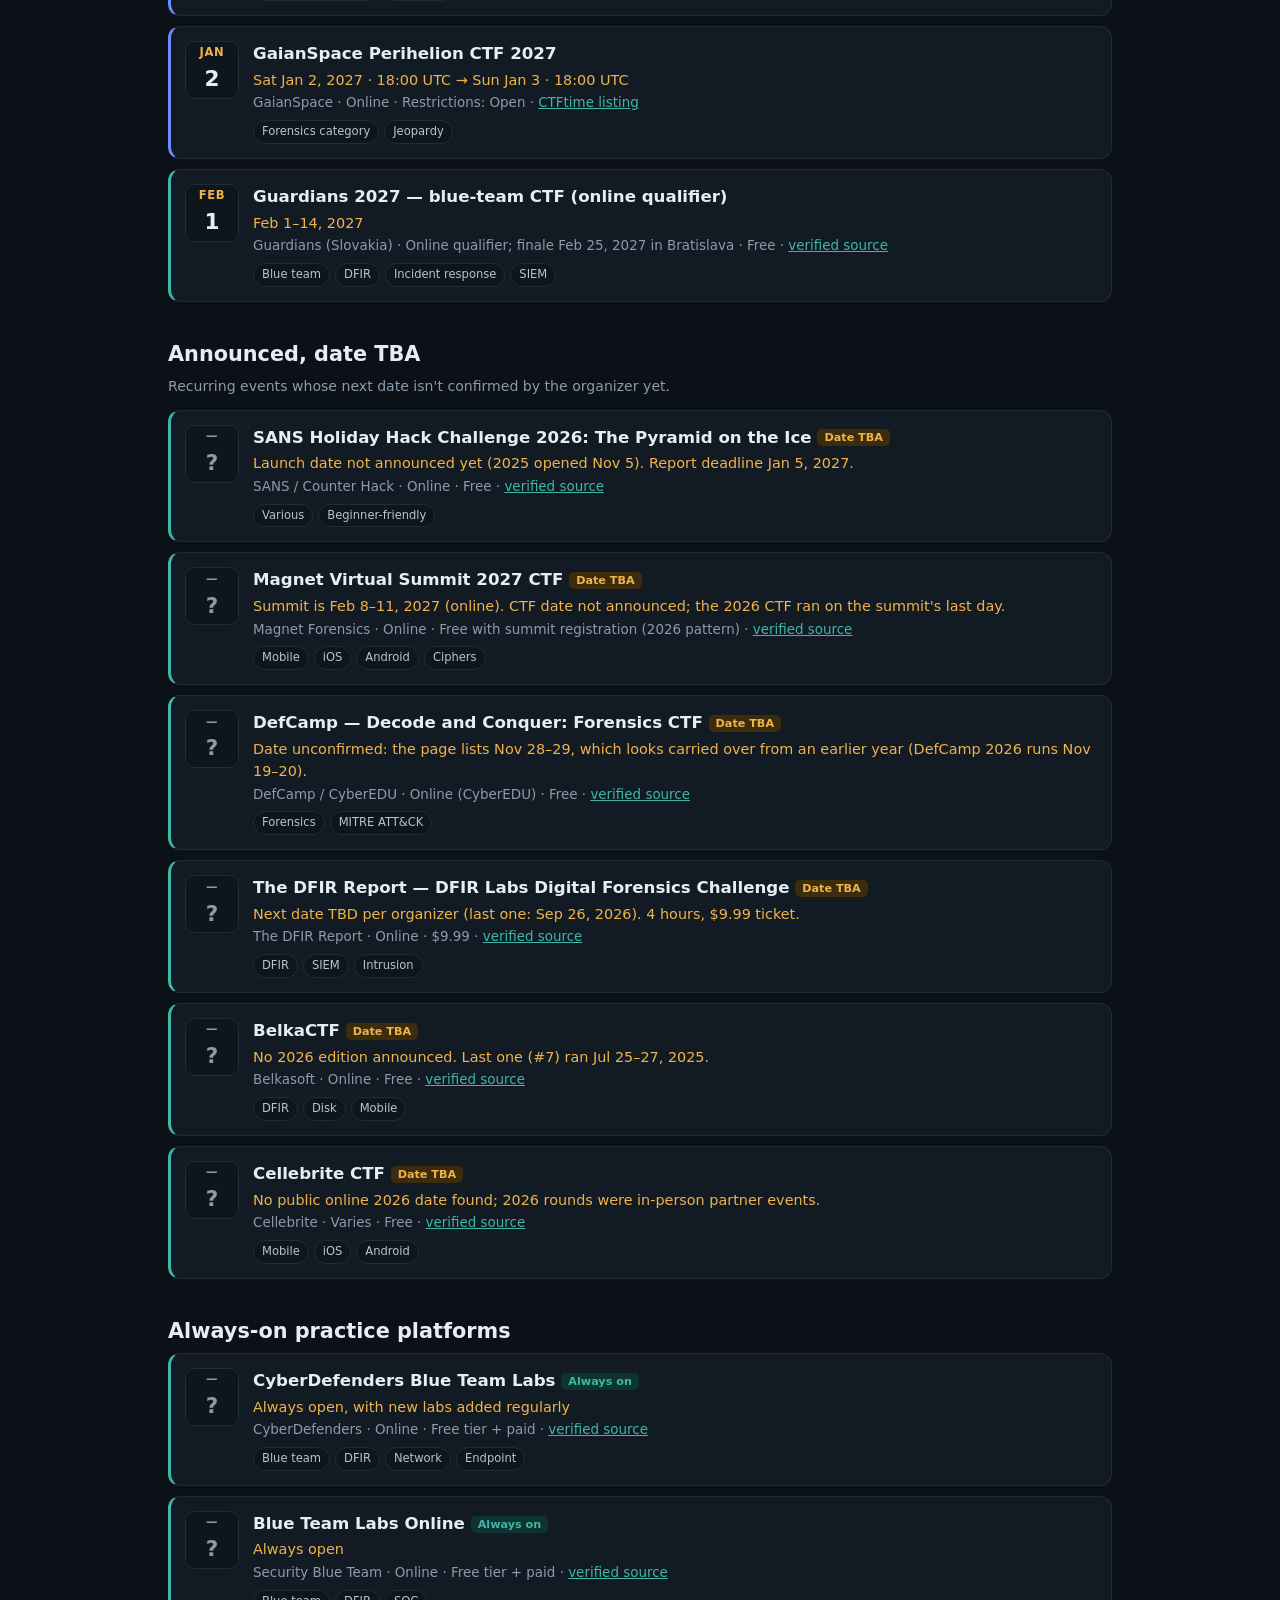
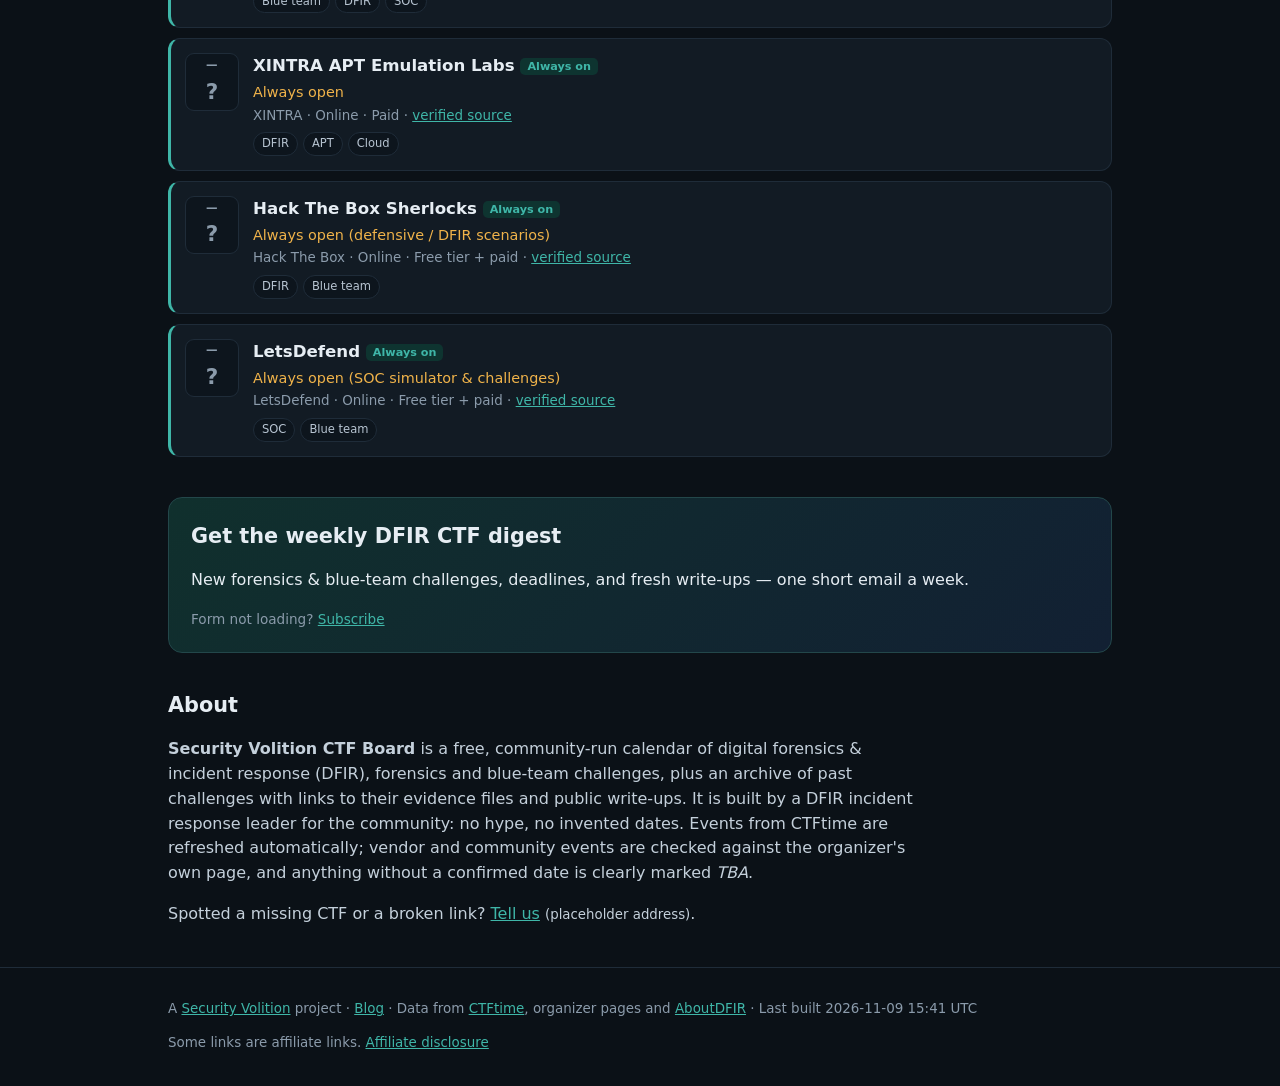
==== commit d6eef244: "Add Security Volition Blog link" ====
--- a/public/index.html
+++ b/public/index.html
@@ -12,7 +12,7 @@
 </head><body>
 <header class="top"><div class="wrap">
   <a class="logo" href="index.html"><span class="mark">SV</span><span><b>Security Volition</b> <span class="sub">CTF Board</span></span></a>
-  <nav><a href="index.html" aria-current=page>Upcoming</a><a href="archive.html">Archive</a><a href="about.html">About</a><a class="cta" href="#newsletter">Subscribe</a></nav>
+  <nav><a href="index.html" aria-current=page>Upcoming</a><a href="archive.html">Archive</a><a href="about.html">About</a><a href="https://securityvolition.com/blog/" rel="noopener">Blog</a><a class="cta" href="#newsletter">Subscribe</a></nav>
 </div></header>
 <main class="wrap"><section class="hero"><h1>DFIR &amp; blue-team CTFs, in one place.</h1><p>Upcoming DFIR, forensics &amp; blue-team CTFs — plus an archive of past challenges with evidence and write-ups.</p>
 <p class="stats"><b>17</b> dated events in the next 120 days · <b>5</b> DFIR-focused · <b>45</b> archived challenges</p></section><aside class="train" aria-label="Train for DFIR CTFs (affiliate links)">
@@ -22,6 +22,11 @@
   <li><a href="https://hacktheboxltd.sjv.io/oNKxPm" rel="sponsored noopener" target="_blank">HTB CTF</a> — Hack The Box's CTF platform, which hosts public and team competitions that often include forensics challenges.</li>
   </ul>
   <small>We may earn a commission if you sign up through these links. <a href="about.html#disclosure">Disclosure</a></small>
+</aside><aside class="blog" aria-label="Security Volition Blog">
+  <h2>From the Security Volition Blog</h2>
+  <p class="blog-lead"><a href="https://securityvolition.com/blog/" rel="noopener">Security Volition Blog</a> — Practitioner notes on incident response, threat trends, and the defensive controls that actually reduce damage.</p>
+  <p class="blog-recent-label">Recent posts</p><ul class="blog-recent"><li><a href="https://securityvolition.com/blog/2026/11/09/know-what-you-run-patch-faster/" rel="noopener">Know What You Run. Patch Faster. Plan for the Day Your Security Control Fails.</a></li><li><a href="https://securityvolition.com/blog/2026/11/07/low-severity-esxi-bug-high-severity-lesson/" rel="noopener">Low-Severity ESXi Bug, High-Severity Lesson</a></li><li><a href="https://securityvolition.com/blog/2026/11/07/vpn-placement-for-smbs/" rel="noopener">VPN Placement for SMBs</a></li></ul>
+  <p class="blog-more"><a href="https://securityvolition.com/blog/" rel="noopener">Visit the blog →</a></p>
 </aside><aside class="sponsor placeholder" aria-label="Sponsor slot">
   <span class="ph-label">PLACEHOLDER · Sponsor banner (728×90 / responsive)</span>
   <p>Your DFIR tool or training here. <a href="mailto:sponsor@securityvolition.com">Sponsor this board</a> <small>(placeholder contact)</small></p>
@@ -265,6 +270,6 @@
 <p><strong>Security Volition CTF Board</strong> is a free, community-run calendar of digital forensics &amp; incident response (DFIR), forensics and blue-team challenges, plus an archive of past challenges with links to their evidence files and public write-ups. It is built by a DFIR incident response leader for the community: no hype, no invented dates. Events from CTFtime are refreshed automatically; vendor and community events are checked against the organizer's own page, and anything without a confirmed date is clearly marked <em>TBA</em>.</p>
 <p>Spotted a missing CTF or a broken link? <a href="mailto:ctf@securityvolition.com">Tell us</a> <small>(placeholder address)</small>.</p></section></main>
 <footer><div class="wrap">
-<p>A <a href="https://securityvolition.com">Security Volition</a> project · Data from <a href="https://ctftime.org/">CTFtime</a>, organizer pages and <a href="https://aboutdfir.com/education/challenges-ctfs/">AboutDFIR</a> · Last built 2026-11-09 14:42 UTC</p>
+<p>A <a href="https://securityvolition.com">Security Volition</a> project · <a href="https://securityvolition.com/blog/" rel="noopener">Blog</a> · Data from <a href="https://ctftime.org/">CTFtime</a>, organizer pages and <a href="https://aboutdfir.com/education/challenges-ctfs/">AboutDFIR</a> · Last built 2026-11-09 15:41 UTC</p>
 <p>Some links are affiliate links. <a href="about.html#disclosure">Affiliate disclosure</a></p></div></footer>
 </body></html>
--- a/public/style.css
+++ b/public/style.css
@@ -54,3 +54,11 @@
 .aff-label{display:inline-block;font-size:.7rem;font-weight:700;letter-spacing:.05em;color:var(--acc2);text-transform:uppercase;margin-left:6px}
 .train small,.aff-mark{color:var(--mute);font-size:.78rem}
 .disclosure{margin-top:28px}
+.blog{border:1px solid var(--line);border-left:3px solid var(--acc);border-radius:12px;padding:14px 16px;margin:22px 0;background:var(--panel)}
+.blog h2{margin:0 0 6px;font-size:1.1rem}
+.blog-lead{margin:0 0 8px;color:#c4d0db}
+.blog-recent-label{margin:8px 0 2px;font-size:.78rem;font-weight:700;letter-spacing:.05em;text-transform:uppercase;color:var(--mute)}
+.blog-recent{margin:4px 0 8px;padding-left:18px}
+.blog-recent li{margin:3px 0}
+.blog-more{margin:0;font-size:.9rem}
+
